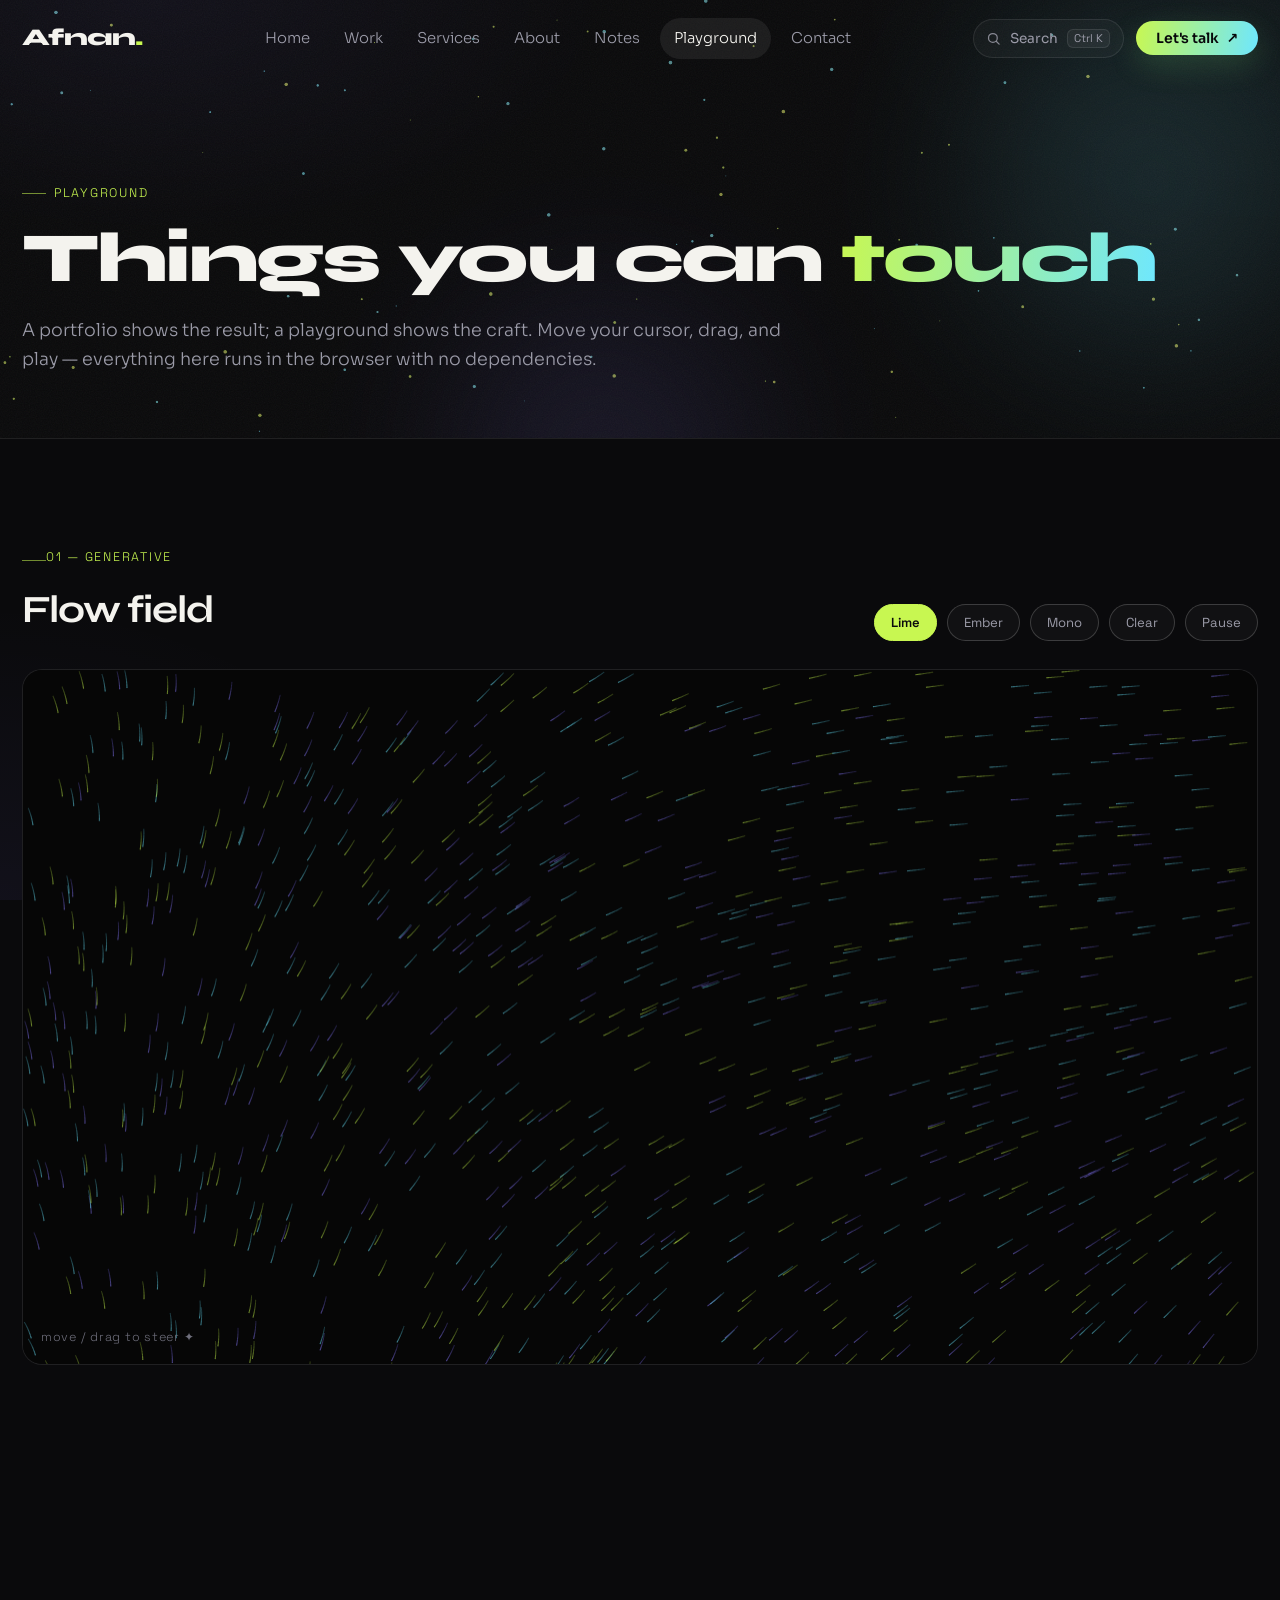
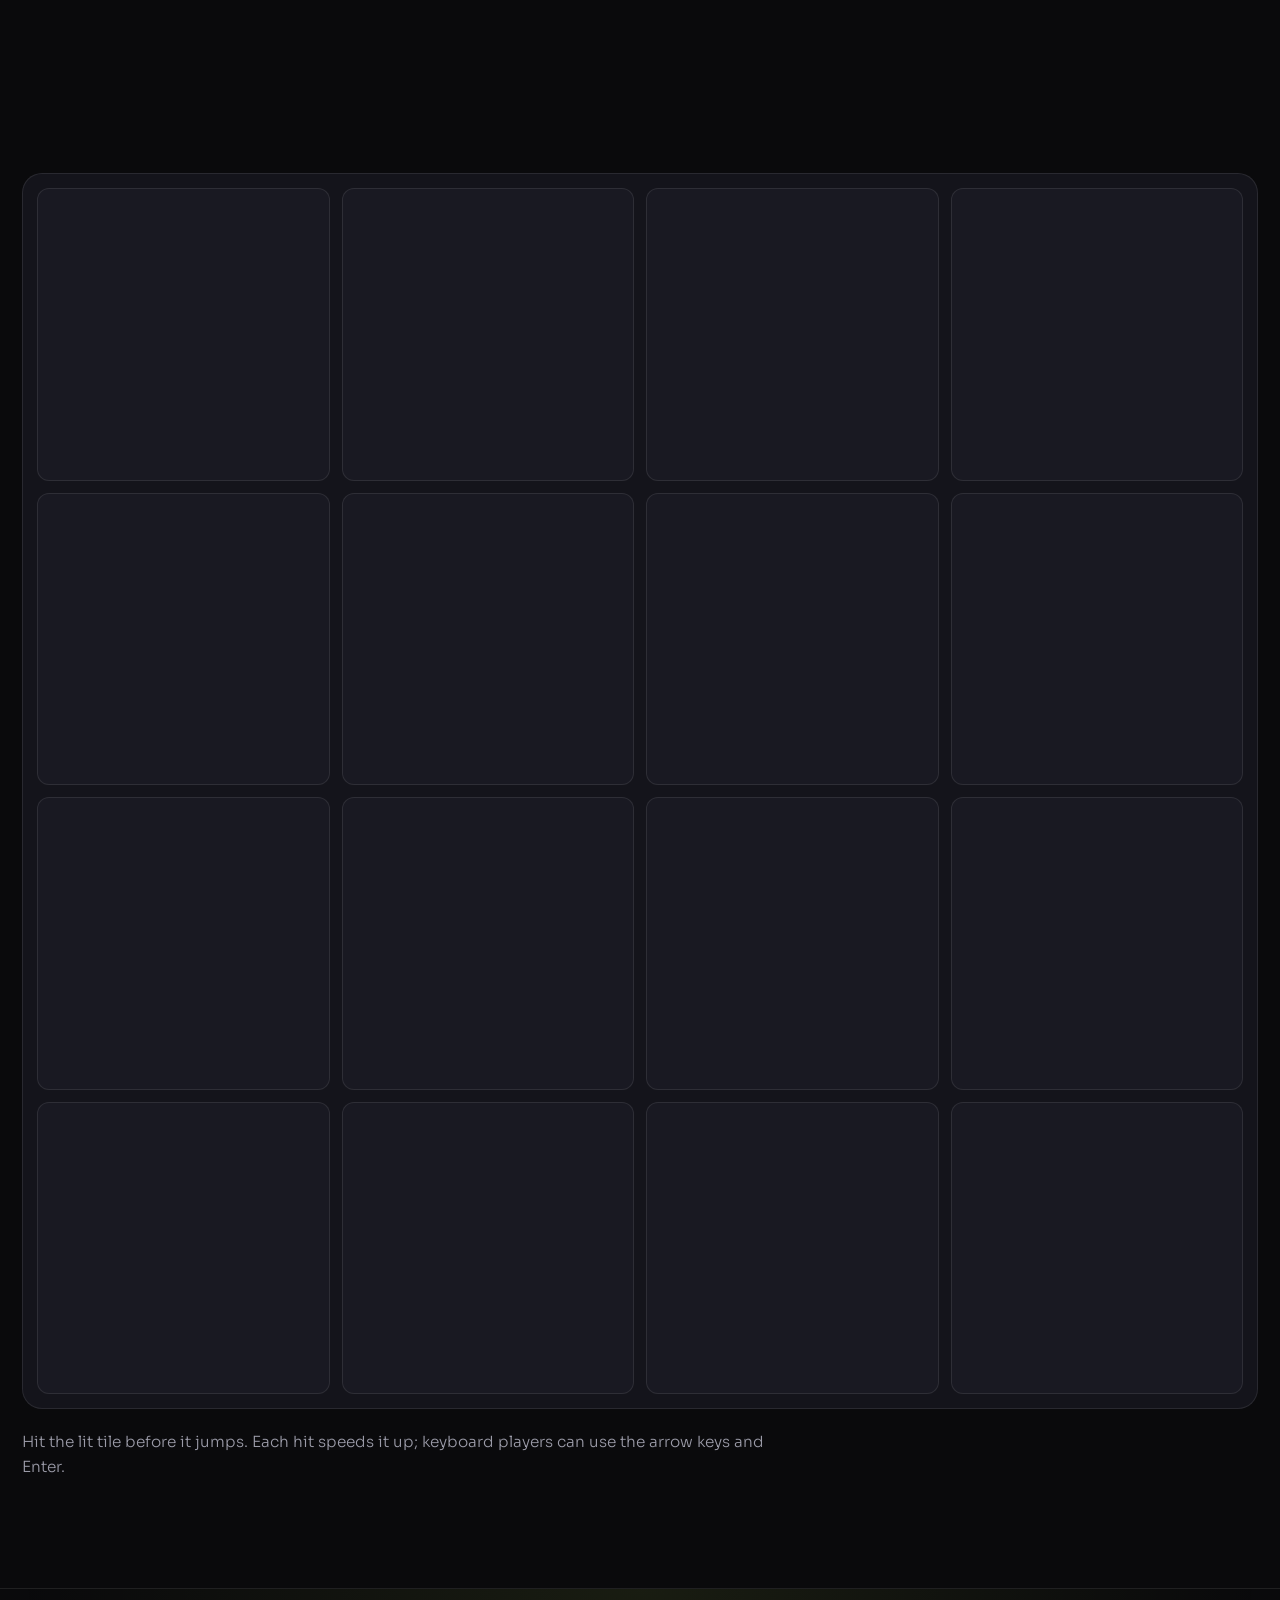
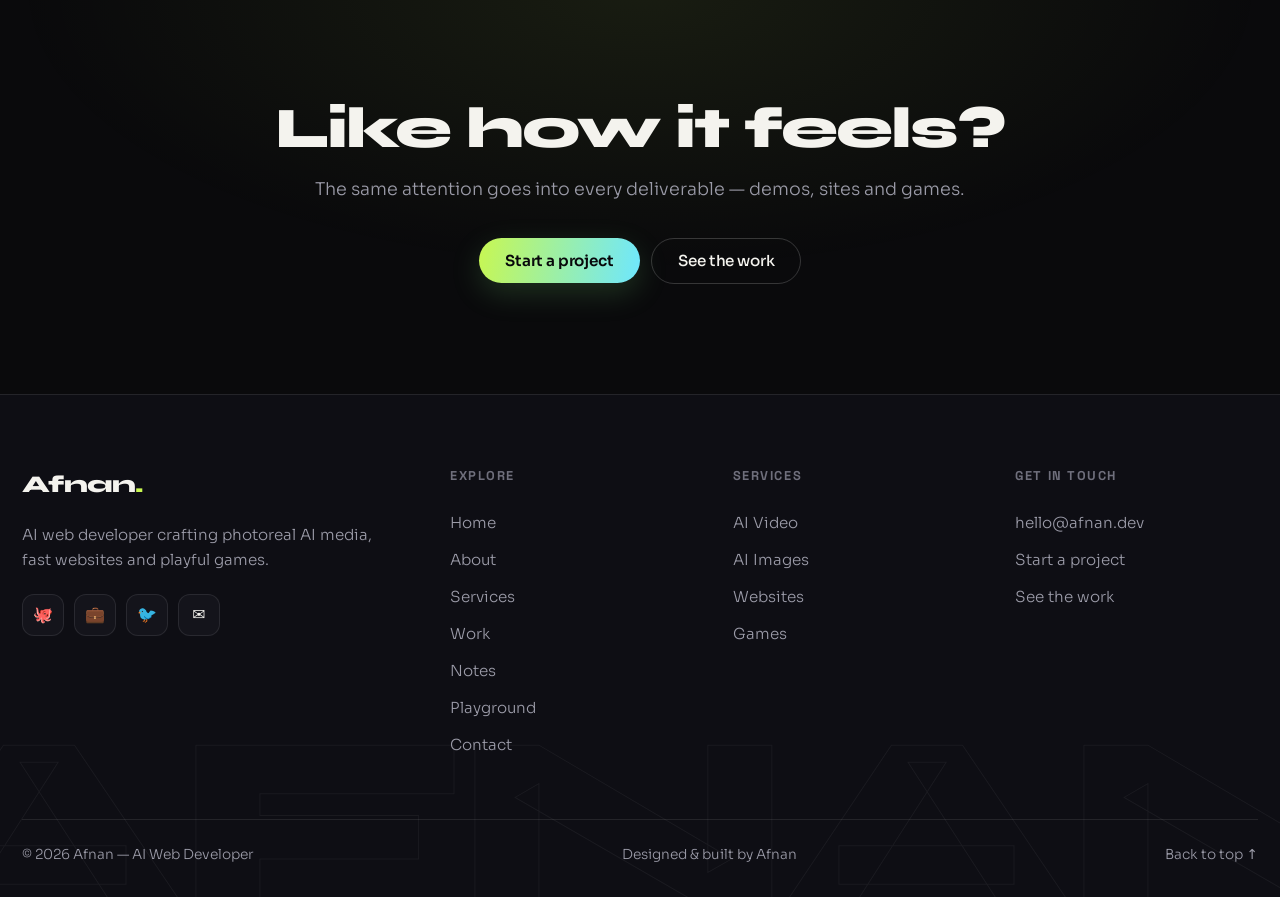
==== playground.html @ 7b9e2674 "Initial commit: Afnan portfolio site" ====
<!DOCTYPE html>
<html lang="en">
<head>
  <meta charset="UTF-8" />
  <meta name="viewport" content="width=device-width, initial-scale=1.0" />
  <meta name="description" content="The Afnan playground — an interactive generative canvas and a browser reflex game. Built to show how the work feels, not just how it looks." />
  <meta name="theme-color" content="#0a0a0c" />
  <link rel="canonical" href="https://afnan.dev/playground.html" />
  <meta property="og:type" content="website" />
  <meta property="og:site_name" content="Afnan" />
  <meta property="og:title" content="Playground — Afnan" />
  <meta property="og:description" content="Interactive generative art and a browser game. Move your cursor and play." />
  <meta property="og:image" content="assets/og.png" />
  <meta property="og:url" content="https://afnan.dev/playground.html" />
  <meta name="twitter:card" content="summary_large_image" />
  <meta name="twitter:title" content="Playground — Afnan" />
  <meta name="twitter:description" content="Interactive generative art and a browser game. Move your cursor and play." />
  <meta name="twitter:image" content="assets/og.png" />
  <title>Playground — Afnan</title>
  <link rel="icon" type="image/svg+xml" href="assets/afnan.svg" />
  <link rel="preconnect" href="https://fonts.googleapis.com" />
  <link rel="preconnect" href="https://fonts.gstatic.com" crossorigin />
  <link href="https://fonts.googleapis.com/css2?family=Syne:wght@600;700;800&family=Sora:wght@300;400;500;600&family=Space+Grotesk:wght@400;500;600&display=swap" rel="stylesheet" />
  <link rel="stylesheet" href="styles.css" />
  <script type="application/ld+json">
  {
    "@context": "https://schema.org",
    "@type": "WebPage",
    "name": "Playground — Afnan",
    "url": "https://afnan.dev/playground.html",
    "description": "An interactive generative canvas and a browser reflex game.",
    "author": { "@type": "Person", "name": "Afnan Rahman", "url": "https://afnan.dev/" },
    "isPartOf": { "@type": "WebSite", "name": "Afnan", "url": "https://afnan.dev/" }
  }
  </script>
</head>
<body>
  <a class="skip-link" href="#main">Skip to content</a>
  <div class="progress" id="progress"></div>
  <div class="cursor-glow" id="cursorGlow" aria-hidden="true"></div>

  <header class="nav" id="nav">
    <div class="wrap nav__inner">
      <a href="index.html" class="brand" aria-label="Afnan — home">Afnan<span class="brand__dot">.</span></a>
      <nav class="nav__links" id="navLinks" aria-label="Primary">
        <a href="index.html" class="nav__link">Home</a>
        <a href="work.html" class="nav__link">Work</a>
        <a href="services.html" class="nav__link">Services</a>
        <a href="about.html" class="nav__link">About</a>
        <a href="notes.html" class="nav__link">Notes</a>
        <a href="playground.html" class="nav__link">Playground</a>
        <a href="contact.html" class="nav__link">Contact</a>
      </nav>
      <div class="nav__end">
        <a href="contact.html" class="btn btn--primary btn--sm nav__cta">Let's talk <span aria-hidden="true">↗</span></a>
        <button class="nav__burger" id="burger" type="button" aria-label="Open menu" aria-expanded="false" aria-controls="navLinks">
          <span></span><span></span>
        </button>
      </div>
    </div>
  </header>

  <main id="main">
    <section class="page-hero">
      <div class="hero__bg" aria-hidden="true">
        <span class="blob blob--2"></span>
        <span class="blob blob--3"></span>
        <span class="grain"></span>
      </div>
      <div class="wrap">
        <span class="eyebrow reveal">Playground</span>
        <h1 class="page-title reveal">Things you can <em class="grad">touch</em></h1>
        <p class="page-lead reveal">A portfolio shows the result; a playground shows the craft. Move your cursor, drag, and play — everything here runs in the browser with no dependencies.</p>
      </div>
    </section>

    <section class="section">
      <div class="wrap play">
        <div class="play__head reveal">
          <div>
            <span class="eyebrow">01 — Generative</span>
            <h2 class="play__title">Flow field</h2>
          </div>
          <div class="play__controls" role="group" aria-label="Flow field controls">
            <button class="pchip is-active" data-palette="lime" type="button">Lime</button>
            <button class="pchip" data-palette="ember" type="button">Ember</button>
            <button class="pchip" data-palette="mono" type="button">Mono</button>
            <button class="pchip" id="fieldClear" type="button">Clear</button>
            <button class="pchip" id="fieldPause" type="button" aria-pressed="false">Pause</button>
          </div>
        </div>
        <div class="play__stage reveal">
          <canvas id="fieldCanvas" aria-label="Interactive generative flow-field canvas. Move the cursor to steer the particles." role="img"></canvas>
          <span class="play__hint" aria-hidden="true">move / drag to steer ✦</span>
        </div>
        <p class="play__caption reveal">A few thousand particles advecting through a drifting noise field, tinted by the brand palette. Everything is drawn on the fly at your display's frame rate.</p>
      </div>
    </section>

    <section class="section">
      <div class="wrap play">
        <div class="play__head reveal">
          <div>
            <span class="eyebrow">02 — Reflex</span>
            <h2 class="play__title">Grid reflex</h2>
          </div>
          <div class="play__controls">
            <span class="play__stat">Score <strong id="gameScore">0</strong></span>
            <span class="play__stat">Best <strong id="gameBest">0</strong></span>
            <span class="play__stat">Time <strong id="gameTime">20</strong></span>
          </div>
        </div>
        <div class="game reveal">
          <div class="game__grid" id="gameGrid" aria-label="Reflex grid. Click the highlighted tile as fast as you can."></div>
          <div class="game__overlay" id="gameOverlay">
            <h3 id="gameHeading">Ready?</h3>
            <p id="gameBlurb">Hit the glowing tile before it moves. You have 20 seconds.</p>
            <button class="btn btn--primary btn--sm" id="gameStart" type="button">Start game</button>
          </div>
        </div>
        <p class="play__caption reveal">Hit the lit tile before it jumps. Each hit speeds it up; keyboard players can use the arrow keys and Enter.</p>
      </div>
    </section>

    <section class="cta-band">
      <div class="wrap">
        <h2 class="reveal">Like how it feels?</h2>
        <p class="reveal">The same attention goes into every deliverable — demos, sites and games.</p>
        <div class="cta-band__actions reveal">
          <a href="contact.html" class="btn btn--primary">Start a project</a>
          <a href="work.html" class="btn btn--ghost">See the work</a>
        </div>
      </div>
    </section>
  </main>

  <footer class="site-footer">
    <div class="wrap">
      <div class="footer__grid">
        <div class="footer__brand">
          <a href="index.html" class="brand">Afnan<span class="brand__dot">.</span></a>
          <p>AI web developer crafting photoreal AI media, fast websites and playful games.</p>
          <div class="footer__social">
            <a href="https://github.com/afnanrahman" target="_blank" rel="noopener" aria-label="GitHub">🐙</a>
            <a href="https://www.linkedin.com/in/afnanrahman" target="_blank" rel="noopener" aria-label="LinkedIn">💼</a>
            <a href="https://x.com/afnanbuilds" target="_blank" rel="noopener" aria-label="X (Twitter)">🐦</a>
            <a href="mailto:hello@afnan.dev" aria-label="Email">✉️</a>
          </div>
        </div>
        <nav class="footer__col" aria-label="Explore">
          <h4>Explore</h4>
          <a href="index.html">Home</a>
          <a href="about.html">About</a>
          <a href="services.html">Services</a>
          <a href="work.html">Work</a>
          <a href="notes.html">Notes</a>
          <a href="playground.html">Playground</a>
          <a href="contact.html">Contact</a>
        </nav>
        <nav class="footer__col" aria-label="Services">
          <h4>Services</h4>
          <a href="services.html">AI Video</a>
          <a href="services.html">AI Images</a>
          <a href="services.html">Websites</a>
          <a href="services.html">Games</a>
        </nav>
        <div class="footer__col">
          <h4>Get in touch</h4>
          <a href="mailto:hello@afnan.dev">hello@afnan.dev</a>
          <a href="contact.html">Start a project</a>
          <a href="work.html">See the work</a>
        </div>
      </div>
      <div class="footer__bar">
        <span>© <span id="year"></span> Afnan — AI Web Developer</span>
        <span class="footer__made">Designed &amp; built by Afnan</span>
        <a href="#top" class="footer__top">Back to top ↑</a>
      </div>
    </div>
  </footer>

  <button class="to-top" id="toTop" type="button" aria-label="Back to top">↑</button>
  <script src="projects.js"></script>
  <script src="script.js"></script>
  <script src="playground.js"></script>
</body>
</html>
---- styles.css ----
/* ============================================================
   Afnan — AI Web Developer
   Design system: dark, editorial, work-forward, one accent.
   ============================================================ */

:root {
  --bg: #0a0a0c;
  --bg-2: #0e0e14;
  --panel: #14141b;
  --panel-2: #191922;
  --line: rgba(255, 255, 255, 0.09);
  --line-strong: rgba(255, 255, 255, 0.18);
  --text: #f4f3ee;
  --muted: #9b9ba8;
  --muted-2: #6f6f7c;
  --accent: #c8f751;
  --accent-2: #6ee7ff;
  --violet: #8b7bff;
  --grad: linear-gradient(100deg, #c8f751 0%, #6ee7ff 100%);
  --radius: 20px;
  --radius-sm: 12px;
  --wrap: 1240px;
  --ease: cubic-bezier(0.22, 1, 0.36, 1);
  --font-display: "Syne", system-ui, sans-serif;
  --font-body: "Sora", system-ui, -apple-system, sans-serif;
  --font-label: "Space Grotesk", ui-monospace, monospace;
}

* { margin: 0; padding: 0; box-sizing: border-box; }

html { scroll-behavior: smooth; -webkit-text-size-adjust: 100%; }

body {
  font-family: var(--font-body);
  background: var(--bg);
  color: var(--text);
  line-height: 1.65;
  font-weight: 300;
  overflow-x: hidden;
  -webkit-font-smoothing: antialiased;
}

img { max-width: 100%; display: block; }
a { color: inherit; text-decoration: none; }
button { font-family: inherit; cursor: pointer; border: none; background: none; color: inherit; }
ul, ol { list-style: none; }

::selection { background: var(--accent); color: #0a0a0c; }

.wrap { width: min(100% - 44px, var(--wrap)); margin-inline: auto; }

.skip-link {
  position: fixed; top: -100px; left: 16px; z-index: 999;
  background: var(--accent); color: #0a0a0c; padding: 10px 18px;
  border-radius: 8px; font-weight: 600; transition: top 0.3s var(--ease);
}
.skip-link:focus { top: 16px; }

:focus-visible { outline: 2px solid var(--accent); outline-offset: 3px; border-radius: 4px; }

/* ---------- Progress bar ---------- */
.progress {
  position: fixed; top: 0; left: 0; height: 2px; width: 0;
  background: var(--grad); z-index: 200;
}

/* ---------- Cursor glow ---------- */
.cursor-glow {
  position: fixed; top: 0; left: 0; width: 420px; height: 420px;
  margin: -210px 0 0 -210px; pointer-events: none; z-index: 1;
  background: radial-gradient(circle, rgba(200, 247, 81, 0.10), transparent 62%);
  opacity: 0; transition: opacity 0.4s; will-change: transform;
}
.cursor-glow.on { opacity: 1; }

/* ---------- Buttons ---------- */
.btn {
  display: inline-flex; align-items: center; gap: 8px;
  padding: 14px 26px; border-radius: 100px; font-weight: 500;
  font-size: 0.95rem; line-height: 1; letter-spacing: -0.01em;
  transition: transform 0.3s var(--ease), box-shadow 0.3s var(--ease),
    background 0.3s var(--ease), border-color 0.3s var(--ease), color 0.3s;
  white-space: nowrap;
}
.btn--primary { background: var(--accent); color: #0a0a0c; font-weight: 600; }
.btn--primary:hover { transform: translateY(-2px); box-shadow: 0 14px 40px rgba(200, 247, 81, 0.35); }
.btn--ghost { border: 1px solid var(--line-strong); color: var(--text); }
.btn--ghost:hover { background: rgba(255, 255, 255, 0.06); transform: translateY(-2px); border-color: var(--text); }
.btn--sm { padding: 10px 20px; font-size: 0.88rem; }
.btn--full { width: 100%; justify-content: center; }

/* ---------- Brand ---------- */
.brand {
  font-family: var(--font-display); font-weight: 800; font-size: 1.5rem;
  letter-spacing: -0.03em; color: var(--text);
}
.brand__dot { color: var(--accent); }

/* ---------- Navigation ---------- */
.nav {
  position: fixed; top: 0; left: 0; right: 0; z-index: 100;
  padding: 18px 0; transition: padding 0.4s var(--ease), background 0.4s, border-color 0.4s;
  border-bottom: 1px solid transparent;
}
.nav.scrolled {
  padding: 12px 0; background: rgba(10, 10, 12, 0.72);
  backdrop-filter: blur(18px) saturate(140%); border-bottom-color: var(--line);
}
.nav__inner { display: flex; align-items: center; justify-content: space-between; gap: 20px; }
.nav__links { display: flex; align-items: center; gap: 6px; }
.nav__link {
  position: relative; padding: 8px 14px; font-size: 0.93rem; color: var(--muted);
  border-radius: 100px; transition: color 0.25s, background 0.25s;
}
.nav__link:hover { color: var(--text); }
.nav__link.active { color: var(--text); }
.nav__link.active::after {
  content: ""; position: absolute; left: 50%; bottom: 0; transform: translateX(-50%);
  width: 5px; height: 5px; border-radius: 50%; background: var(--accent);
}
.nav__end { display: flex; align-items: center; gap: 12px; }
.nav__burger {
  display: none; flex-direction: column; gap: 6px; padding: 10px; z-index: 110;
}
.nav__burger span {
  width: 24px; height: 2px; background: var(--text); border-radius: 2px;
  transition: transform 0.3s var(--ease), opacity 0.3s;
}
.nav__burger.open span:first-child { transform: translateY(4px) rotate(45deg); }
.nav__burger.open span:last-child { transform: translateY(-4px) rotate(-45deg); }

/* ---------- Hero background ---------- */
.hero__bg { position: absolute; inset: 0; overflow: hidden; z-index: 0; }
.blob {
  position: absolute; border-radius: 50%; filter: blur(90px); opacity: 0.5;
  will-change: transform;
}
.blob--1 {
  width: 46vw; height: 46vw; top: -14vw; left: -8vw;
  background: radial-gradient(circle, rgba(200, 247, 81, 0.5), transparent 68%);
  animation: drift1 22s ease-in-out infinite;
}
.blob--2 {
  width: 40vw; height: 40vw; top: -6vw; right: -10vw;
  background: radial-gradient(circle, rgba(110, 231, 255, 0.42), transparent 68%);
  animation: drift2 26s ease-in-out infinite;
}
.blob--3 {
  width: 34vw; height: 34vw; bottom: -18vw; left: 30vw;
  background: radial-gradient(circle, rgba(139, 123, 255, 0.4), transparent 68%);
  animation: drift1 30s ease-in-out infinite reverse;
}
@keyframes drift1 { 50% { transform: translate(6vw, 5vw) scale(1.12); } }
@keyframes drift2 { 50% { transform: translate(-7vw, 4vw) scale(1.15); } }

.grain {
  position: absolute; inset: -50%; opacity: 0.05; pointer-events: none;
  background-image: url("data:image/svg+xml,%3Csvg xmlns='http://www.w3.org/2000/svg' width='140' height='140'%3E%3Cfilter id='n'%3E%3CfeTurbulence type='fractalNoise' baseFrequency='0.85' numOctaves='3'/%3E%3C/filter%3E%3Crect width='100%25' height='100%25' filter='url(%23n)'/%3E%3C/svg%3E");
}
.hero__grid-lines {
  position: absolute; inset: 0; opacity: 0.5;
  background-image:
    linear-gradient(rgba(255, 255, 255, 0.03) 1px, transparent 1px),
    linear-gradient(90deg, rgba(255, 255, 255, 0.03) 1px, transparent 1px);
  background-size: 64px 64px;
  mask-image: radial-gradient(ellipse 80% 70% at 50% 30%, #000 20%, transparent 78%);
  -webkit-mask-image: radial-gradient(ellipse 80% 70% at 50% 30%, #000 20%, transparent 78%);
}

/* ---------- Hero ---------- */
.hero {
  position: relative; padding: 168px 0 90px;
  min-height: 100svh; display: flex; flex-direction: column; justify-content: center;
}
.hero__inner {
  position: relative; z-index: 2;
  display: grid; grid-template-columns: 1.15fr 0.85fr; gap: 60px; align-items: center;
}
.eyebrow, .pill {
  display: inline-flex; align-items: center; gap: 8px;
  font-family: var(--font-label); font-size: 0.78rem; letter-spacing: 0.14em;
  text-transform: uppercase; color: var(--muted);
}
.pill {
  padding: 8px 16px; border: 1px solid var(--line-strong); border-radius: 100px;
  color: var(--text); background: rgba(255, 255, 255, 0.03); text-transform: none;
  letter-spacing: 0.02em; font-size: 0.82rem;
}
.pill__dot {
  width: 7px; height: 7px; border-radius: 50%; background: var(--accent);
  box-shadow: 0 0 0 0 rgba(200, 247, 81, 0.6); animation: pulse 2s infinite;
}
@keyframes pulse {
  70% { box-shadow: 0 0 0 9px rgba(200, 247, 81, 0); }
  100% { box-shadow: 0 0 0 0 rgba(200, 247, 81, 0); }
}

.hero__title {
  font-family: var(--font-display); font-weight: 800;
  font-size: clamp(2.4rem, 6.4vw, 5rem); line-height: 1.02;
  letter-spacing: -0.035em; margin: 26px 0;
}
.hero__title .line { display: block; }
.hero__title .word { color: var(--accent); }
.hero__title em.grad, .grad {
  font-style: normal; font-weight: inherit;
  background: var(--grad); -webkit-background-clip: text; background-clip: text;
  -webkit-text-fill-color: transparent; color: transparent;
}
.caret {
  display: inline-block; width: 3px; height: 0.85em; margin-left: 6px;
  background: var(--accent); vertical-align: -0.06em; animation: blink 1s steps(1) infinite;
}
@keyframes blink { 50% { opacity: 0; } }

.hero__lead { color: var(--muted); font-size: 1.08rem; max-width: 54ch; margin-bottom: 34px; }
.hero__actions { display: flex; flex-wrap: wrap; gap: 12px; margin-bottom: 44px; }
.hero__meta { display: flex; flex-wrap: wrap; gap: 40px; }
.hero__meta li { display: flex; flex-direction: column; }
.hero__meta strong {
  font-family: var(--font-display); font-weight: 700; font-size: 1.85rem;
  letter-spacing: -0.02em; line-height: 1.1;
}
.hero__meta span { font-size: 0.82rem; color: var(--muted); }

/* Status card visual */
.hero__visual { position: relative; }
.status-card {
  position: relative; border-radius: 24px; overflow: hidden;
  background: var(--panel); border: 1px solid var(--line);
  box-shadow: 0 40px 90px rgba(0, 0, 0, 0.6);
  transition: transform 0.5s var(--ease);
  transform-style: preserve-3d;
}
.status-card::before {
  content: ""; position: absolute; inset: 0; z-index: 3; pointer-events: none; border-radius: 24px;
  background: linear-gradient(140deg, rgba(200, 247, 81, 0.12), transparent 45%);
}
.status-card__bar {
  display: flex; align-items: center; gap: 12px; padding: 14px 18px;
  border-bottom: 1px solid var(--line); position: relative; z-index: 4;
}
.status-card__dots { display: flex; gap: 6px; }
.status-card__dots i { width: 10px; height: 10px; border-radius: 50%; background: var(--line-strong); }
.status-card__dots i:first-child { background: #ff6159; }
.status-card__dots i:nth-child(2) { background: #ffbd2e; }
.status-card__dots i:nth-child(3) { background: var(--accent); }
.status-card__url { font-family: var(--font-label); font-size: 0.8rem; color: var(--muted); }
.status-card__img { aspect-ratio: 4/4.4; overflow: hidden; position: relative; }
.status-card__img img { width: 100%; height: 100%; object-fit: cover; transition: transform 0.8s var(--ease); }
.status-card:hover .status-card__img img { transform: scale(1.06); }
.status-card__body { padding: 20px; position: relative; z-index: 4; }
.status-card__row { display: flex; align-items: center; gap: 12px; }
.status-card__avatar {
  width: 42px; height: 42px; border-radius: 12px; display: grid; place-items: center;
  background: var(--grad); color: #0a0a0c; font-weight: 700; font-family: var(--font-display);
}
.status-card__row strong { display: block; font-size: 0.98rem; }
.status-card__row span { font-size: 0.8rem; color: var(--muted); }
.status-card__live {
  margin-left: auto; display: inline-flex; align-items: center; gap: 6px;
  font-size: 0.76rem; color: var(--accent); font-family: var(--font-label);
}
.status-card__live i { width: 7px; height: 7px; border-radius: 50%; background: var(--accent); animation: pulse 2s infinite; }
.status-card__meter { margin-top: 16px; height: 5px; border-radius: 100px; background: rgba(255, 255, 255, 0.08); overflow: hidden; }
.status-card__meter span { display: block; height: 100%; width: var(--v, 60%); background: var(--grad); border-radius: 100px; }

.chip {
  position: absolute; z-index: 6; padding: 10px 16px; border-radius: 100px;
  font-size: 0.82rem; font-weight: 500; white-space: nowrap;
  animation: floaty 6s ease-in-out infinite;
}
.glass {
  background: rgba(20, 20, 27, 0.72); border: 1px solid var(--line-strong);
  backdrop-filter: blur(14px);
}
.chip--1 { top: 12%; left: -8%; animation-delay: -1s; }
.chip--2 { bottom: 20%; right: -10%; animation-delay: -3s; }
.chip--3 { bottom: 2%; left: -4%; animation-delay: -2s; }
@keyframes floaty { 50% { transform: translateY(-14px); } }

.scroll-cue {
  position: absolute; bottom: 28px; left: 50%; transform: translateX(-50%);
  width: 26px; height: 42px; border: 1px solid var(--line-strong); border-radius: 100px;
  display: grid; place-items: start center; padding-top: 8px; z-index: 2;
}
.scroll-cue span {
  width: 4px; height: 8px; border-radius: 4px; background: var(--accent);
  animation: cue 1.8s var(--ease) infinite;
}
@keyframes cue { 0% { transform: translateY(0); opacity: 0; } 40% { opacity: 1; } 100% { transform: translateY(16px); opacity: 0; } }

/* ---------- Marquee ---------- */
.marquee {
  position: relative; z-index: 2; overflow: hidden; padding: 26px 0;
  border-top: 1px solid var(--line); border-bottom: 1px solid var(--line);
  background: var(--bg);
}
.marquee__track { display: flex; width: max-content; animation: scroll 34s linear infinite; }
.marquee__group { display: flex; align-items: center; }
.marquee__group span {
  font-family: var(--font-display); font-weight: 600; font-size: 1.35rem;
  padding: 0 26px; color: var(--text); letter-spacing: -0.01em; white-space: nowrap;
}
.marquee__group i { color: var(--accent); font-style: normal; font-size: 0.9rem; }
@keyframes scroll { to { transform: translateX(-50%); } }
.marquee:hover .marquee__track { animation-play-state: paused; }

/* ---------- Sections ---------- */
.section { position: relative; padding: 108px 0; z-index: 2; }
.section__head { margin-bottom: 56px; }
.section__head--split {
  display: flex; align-items: flex-end; justify-content: space-between; gap: 24px; flex-wrap: wrap;
}
.section__title {
  font-family: var(--font-display); font-weight: 700;
  font-size: clamp(1.9rem, 4.4vw, 3.2rem); line-height: 1.05;
  letter-spacing: -0.03em; margin-top: 14px;
}
.section__head .eyebrow { color: var(--accent); }

/* ---------- Page hero (inner pages) ---------- */
.page-hero {
  position: relative; padding: 176px 0 64px; overflow: hidden;
  border-bottom: 1px solid var(--line);
}
.page-hero .wrap { position: relative; z-index: 2; }
.page-hero .eyebrow { color: var(--accent); }
.page-title {
  font-family: var(--font-display); font-weight: 800;
  font-size: clamp(2.2rem, 6vw, 4.4rem); line-height: 1.03;
  letter-spacing: -0.035em; margin: 18px 0 22px;
}
.page-lead { color: var(--muted); font-size: 1.1rem; max-width: 60ch; }

/* ---------- Bento ---------- */
.bento { display: grid; grid-template-columns: repeat(3, 1fr); gap: 18px; }
.bento__item {
  position: relative; padding: 32px; border-radius: var(--radius);
  background: var(--panel); border: 1px solid var(--line); overflow: hidden;
  display: flex; flex-direction: column; min-height: 230px;
  transition: border-color 0.35s, transform 0.35s var(--ease), background 0.35s;
}
.bento__item--wide { grid-column: span 2; }
.bento__item::after {
  content: ""; position: absolute; inset: 0; opacity: 0; transition: opacity 0.4s;
  background: radial-gradient(circle at 80% 0%, rgba(200, 247, 81, 0.10), transparent 55%);
}
.bento__item:hover { border-color: var(--line-strong); transform: translateY(-4px); }
.bento__item:hover::after { opacity: 1; }
.bento__num { font-family: var(--font-label); font-size: 0.85rem; color: var(--accent); }
.bento__item h3 {
  font-family: var(--font-display); font-weight: 700; font-size: 1.55rem;
  letter-spacing: -0.02em; margin: 18px 0 10px;
}
.bento__item p { color: var(--muted); font-size: 0.98rem; max-width: 46ch; }
.bento__link {
  margin-top: auto; padding-top: 20px; font-size: 0.9rem; color: var(--text);
  display: inline-flex; align-items: center; gap: 8px; font-weight: 500;
}
.bento__link span { transition: transform 0.3s var(--ease); }
.bento__item:hover .bento__link span { transform: translateX(6px); }

/* ---------- Work grid (home) ---------- */
.work-grid { display: grid; grid-template-columns: repeat(3, 1fr); gap: 18px; }
.work-card {
  position: relative; border-radius: var(--radius); overflow: hidden;
  min-height: 300px; border: 1px solid var(--line); display: block;
  transition: transform 0.5s var(--ease), border-color 0.4s;
}
.work-card--tall { grid-row: span 2; }
.work-card--wide { grid-column: span 2; }
.work-card img { width: 100%; height: 100%; object-fit: cover; transition: transform 0.9s var(--ease); }
.work-card:hover img { transform: scale(1.07); }
.work-card__tag {
  position: absolute; top: 16px; left: 16px; z-index: 3; padding: 6px 14px;
  border-radius: 100px; font-size: 0.76rem; font-family: var(--font-label);
  background: rgba(10, 10, 12, 0.7); border: 1px solid var(--line-strong);
  backdrop-filter: blur(8px);
}
.work-card__overlay {
  position: absolute; inset: 0; z-index: 2; display: flex; flex-direction: column;
  justify-content: flex-end; padding: 24px;
  background: linear-gradient(to top, rgba(6, 6, 9, 0.94) 0%, rgba(6, 6, 9, 0.4) 45%, transparent 72%);
}
.work-card__overlay h3 {
  font-family: var(--font-display); font-weight: 700; font-size: 1.25rem;
  letter-spacing: -0.02em; transform: translateY(6px); transition: transform 0.4s var(--ease);
}
.work-card__overlay span { font-size: 0.82rem; color: var(--muted); }
.work-card:hover .work-card__overlay h3 { transform: translateY(0); }
.work-card:hover { border-color: var(--line-strong); }

/* ---------- Steps ---------- */
.steps { display: grid; grid-template-columns: repeat(4, 1fr); gap: 20px; }
.step {
  padding: 30px 26px; border-radius: var(--radius);
  background: var(--panel); border: 1px solid var(--line);
  transition: transform 0.35s var(--ease), border-color 0.35s;
}
.step:hover { transform: translateY(-4px); border-color: var(--line-strong); }
.step__num {
  font-family: var(--font-display); font-weight: 700; font-size: 2.2rem;
  color: transparent; -webkit-text-stroke: 1px var(--muted-2); line-height: 1;
}
.step h3 { font-family: var(--font-display); font-weight: 700; font-size: 1.2rem; margin: 16px 0 8px; letter-spacing: -0.01em; }
.step p { color: var(--muted); font-size: 0.94rem; }

/* ---------- Quotes ---------- */
.quotes { display: grid; grid-template-columns: repeat(3, 1fr); gap: 20px; }
.quote {
  padding: 32px 28px; border-radius: var(--radius);
  background: var(--panel); border: 1px solid var(--line);
  display: flex; flex-direction: column; gap: 18px;
  transition: transform 0.35s var(--ease), border-color 0.35s;
}
.quote:hover { transform: translateY(-4px); border-color: var(--line-strong); }
.quote__stars { color: var(--accent); letter-spacing: 3px; font-size: 0.95rem; }
.quote blockquote { font-size: 1.05rem; color: var(--text); line-height: 1.6; }
.quote figcaption { display: flex; align-items: center; gap: 12px; margin-top: auto; }
.quote__av {
  width: 42px; height: 42px; border-radius: 50%; display: grid; place-items: center;
  background: var(--panel-2); border: 1px solid var(--line-strong);
  font-family: var(--font-display); font-weight: 700; font-size: 0.9rem;
}
.quote figcaption strong { display: block; font-size: 0.95rem; }
.quote figcaption small { color: var(--muted); font-size: 0.82rem; }

/* ---------- CTA band ---------- */
.cta-band {
  position: relative; z-index: 2; text-align: center;
  padding: 110px 0; margin: 0 auto;
  background: radial-gradient(ellipse 70% 100% at 50% 0%, rgba(200, 247, 81, 0.08), transparent 70%);
  border-top: 1px solid var(--line);
}
.cta-band h2 {
  font-family: var(--font-display); font-weight: 800;
  font-size: clamp(2rem, 5vw, 3.6rem); letter-spacing: -0.035em; line-height: 1.05;
}
.cta-band p { color: var(--muted); font-size: 1.1rem; margin: 16px 0 34px; }
.cta-band__actions { display: flex; gap: 12px; justify-content: center; flex-wrap: wrap; }

/* ---------- About ---------- */
.about { display: grid; grid-template-columns: 0.85fr 1.15fr; gap: 60px; align-items: center; }
.about__media {
  border-radius: var(--radius); overflow: hidden; aspect-ratio: 4/5;
  border: 1px solid var(--line); box-shadow: 0 30px 70px rgba(0, 0, 0, 0.55);
}
.about__media img { width: 100%; height: 100%; object-fit: cover; }
.about__body p { color: var(--muted); margin-bottom: 18px; font-size: 1.03rem; }
.skillbars { margin-top: 34px; display: grid; gap: 20px; }
.skillbar span { display: block; font-size: 0.9rem; margin-bottom: 9px; }
.skillbar i {
  display: block; height: 7px; border-radius: 100px;
  background: rgba(255, 255, 255, 0.08); position: relative; overflow: hidden;
}
.skillbar i::after {
  content: ""; position: absolute; inset: 0; width: var(--w, 50%); border-radius: 100px;
  background: var(--grad); transform: scaleX(0); transform-origin: left;
  transition: transform 1.3s var(--ease);
}
.reveal.in .skillbar i::after, .in .skillbar i::after { transform: scaleX(1); }

/* ---------- Tags ---------- */
.tags { display: flex; flex-wrap: wrap; gap: 12px; }
.tag {
  padding: 11px 20px; border-radius: 100px; border: 1px solid var(--line);
  background: var(--panel); font-size: 0.92rem; color: var(--muted);
  transition: border-color 0.3s, color 0.3s, transform 0.3s var(--ease);
}
.tag:hover { border-color: var(--accent); color: var(--text); transform: translateY(-3px); }

/* ---------- Timeline ---------- */
.timeline { border-left: 1px solid var(--line); padding-left: 0; }
.timeline__item {
  display: grid; grid-template-columns: 200px 1fr; gap: 32px;
  padding: 30px 0 30px 34px; position: relative; border-bottom: 1px solid var(--line);
}
.timeline__item::before {
  content: ""; position: absolute; left: -5px; top: 38px; width: 9px; height: 9px;
  border-radius: 50%; background: var(--accent);
}
.timeline__year { font-family: var(--font-label); font-size: 0.9rem; color: var(--accent); }
.timeline__body h3 { font-family: var(--font-display); font-weight: 700; font-size: 1.3rem; margin-bottom: 8px; letter-spacing: -0.01em; }
.timeline__body p { color: var(--muted); }

/* ---------- Services ---------- */
.services { display: grid; grid-template-columns: repeat(2, 1fr); gap: 22px; }
.service {
  border-radius: var(--radius); overflow: hidden; background: var(--panel);
  border: 1px solid var(--line); transition: transform 0.4s var(--ease), border-color 0.4s;
}
.service:hover { transform: translateY(-5px); border-color: var(--line-strong); }
.service__img { aspect-ratio: 16/9; overflow: hidden; }
.service__img img { width: 100%; height: 100%; object-fit: cover; transition: transform 0.8s var(--ease); }
.service:hover .service__img img { transform: scale(1.06); }
.service__body { padding: 28px; }
.service__num { font-family: var(--font-label); font-size: 0.85rem; color: var(--accent); }
.service__body h3 { font-family: var(--font-display); font-weight: 700; font-size: 1.5rem; margin: 10px 0 10px; letter-spacing: -0.02em; }
.service__body p { color: var(--muted); margin-bottom: 18px; }
.service__list { display: grid; gap: 9px; }
.service__list li { position: relative; padding-left: 20px; color: var(--muted); font-size: 0.93rem; }
.service__list li::before { content: "→"; position: absolute; left: 0; color: var(--accent); }

/* ---------- FAQ ---------- */
.faq { display: grid; gap: 12px; max-width: 860px; }
.faq__item { border: 1px solid var(--line); border-radius: var(--radius-sm); background: var(--panel); overflow: hidden; }
.faq__item summary {
  cursor: pointer; padding: 22px 24px; font-family: var(--font-display); font-weight: 600;
  font-size: 1.08rem; list-style: none; display: flex; justify-content: space-between; gap: 16px; align-items: center;
}
.faq__item summary::-webkit-details-marker { display: none; }
.faq__item summary::after { content: "+"; color: var(--accent); font-size: 1.4rem; transition: transform 0.3s var(--ease); }
.faq__item[open] summary::after { transform: rotate(45deg); }
.faq__item p { padding: 0 24px 24px; color: var(--muted); }

/* ---------- Filters + grid (work) ---------- */
.filters { display: flex; flex-wrap: wrap; gap: 10px; margin-bottom: 34px; }
.filter {
  padding: 10px 22px; border-radius: 100px; border: 1px solid var(--line);
  color: var(--muted); font-size: 0.9rem; transition: all 0.3s var(--ease);
}
.filter:hover { color: var(--text); border-color: var(--line-strong); }
.filter.is-active { background: var(--accent); color: #0a0a0c; border-color: var(--accent); font-weight: 600; }

.grid { display: grid; grid-template-columns: repeat(3, 1fr); gap: 18px; }
.card {
  position: relative; display: block; border-radius: var(--radius); overflow: hidden; cursor: pointer;
  border: 1px solid var(--line); aspect-ratio: 1; transition: transform 0.4s var(--ease), opacity 0.4s, border-color 0.3s;
}
.card:hover { border-color: var(--line-strong); }
.card.is-hidden { display: none; }
.card img { width: 100%; height: 100%; object-fit: cover; transition: transform 0.8s var(--ease); }
.card:hover img { transform: scale(1.07); }
.card__info {
  position: absolute; inset: 0; padding: 22px; display: flex; flex-direction: column;
  justify-content: flex-end; z-index: 2;
  background: linear-gradient(to top, rgba(6, 6, 9, 0.94) 0%, rgba(6, 6, 9, 0.35) 45%, transparent 72%);
}
.card__cat { font-family: var(--font-label); font-size: 0.76rem; color: var(--accent); margin-bottom: 6px; }
.card__info h3 { font-family: var(--font-display); font-weight: 700; font-size: 1.1rem; letter-spacing: -0.01em; }

/* ---------- Lightbox ---------- */
.lightbox {
  position: fixed; inset: 0; z-index: 300; display: grid; place-items: center;
  padding: 5vh 5vw; background: rgba(6, 6, 9, 0.9); backdrop-filter: blur(12px);
  opacity: 0; visibility: hidden; transition: opacity 0.35s, visibility 0.35s;
}
.lightbox.open { opacity: 1; visibility: visible; }
.lightbox__stage { max-width: 90vw; max-height: 82vh; }
.lightbox__stage img, .lightbox__stage video {
  max-width: 90vw; max-height: 82vh; border-radius: 14px;
  border: 1px solid var(--line-strong); box-shadow: 0 40px 100px rgba(0, 0, 0, 0.7);
}
.lightbox__caption {
  margin-top: 20px; text-align: center; font-family: var(--font-label);
  font-size: 0.88rem; color: var(--muted);
}
.lightbox__close, .lightbox__nav {
  position: absolute; z-index: 2; width: 46px; height: 46px; border-radius: 50%;
  display: grid; place-items: center; font-size: 1.5rem; line-height: 1;
  background: rgba(255, 255, 255, 0.06); border: 1px solid var(--line-strong); color: var(--text);
  transition: background 0.3s, transform 0.3s;
}
.lightbox__close { top: 24px; right: 24px; }
.lightbox__nav { top: 50%; transform: translateY(-50%); }
.lightbox__prev { left: 20px; }
.lightbox__next { right: 20px; }
.lightbox__close:hover, .lightbox__nav:hover { background: var(--accent); color: #0a0a0c; }
.lightbox__nav:hover { transform: translateY(-50%) scale(1.08); }

/* ---------- Contact ---------- */
.contact { display: grid; grid-template-columns: 1fr 1fr; gap: 64px; align-items: start; }
.contact__title { font-family: var(--font-display); font-weight: 700; font-size: 2rem; letter-spacing: -0.03em; line-height: 1.1; margin-bottom: 18px; }
.contact__info p { color: var(--muted); margin-bottom: 30px; }
.contact__list { display: grid; gap: 14px; }
.contact__list li { display: flex; align-items: center; gap: 12px; color: var(--muted); }
.contact__list a:hover { color: var(--accent); }
.contact__meta { margin-top: 32px; }
.contact__badge {
  display: inline-flex; align-items: center; gap: 8px; padding: 9px 16px;
  border: 1px solid var(--line-strong); border-radius: 100px; font-size: 0.85rem;
}
.contact__badge i { width: 7px; height: 7px; border-radius: 50%; background: var(--accent); animation: pulse 2s infinite; }

.contact__form { display: grid; gap: 20px; }
.field { position: relative; }
.field input, .field textarea {
  width: 100%; background: var(--panel); border: 1px solid var(--line); border-radius: var(--radius-sm);
  padding: 20px 18px 10px; color: var(--text); font-family: inherit; font-size: 1rem;
  transition: border-color 0.3s, background 0.3s; resize: vertical;
}
.field input:focus, .field textarea:focus { outline: none; border-color: var(--accent); }
.field label {
  position: absolute; left: 18px; top: 16px; color: var(--muted); font-size: 1rem;
  pointer-events: none; transition: all 0.25s var(--ease);
}
.field input:focus + label, .field input:not(:placeholder-shown) + label,
.field textarea:focus + label, .field textarea:not(:placeholder-shown) + label {
  top: 7px; font-size: 0.72rem; color: var(--accent); letter-spacing: 0.04em;
}
.form-note { font-size: 0.92rem; min-height: 1.2em; }
.form-note.error { color: #ff8fae; }
.form-note.ok { color: var(--accent); }

/* ---------- Footer ---------- */
.site-footer {
  position: relative; z-index: 2; border-top: 1px solid var(--line);
  background: var(--bg-2); padding: 70px 0 30px; margin-top: 0;
}
.footer__grid { display: grid; grid-template-columns: 1.6fr 1fr 1fr 1fr; gap: 40px; }
.footer__brand p { color: var(--muted); font-size: 0.95rem; margin: 18px 0 22px; max-width: 34ch; }
.footer__social { display: flex; gap: 10px; }
.footer__social a {
  width: 42px; height: 42px; border-radius: 12px; display: grid; place-items: center;
  background: var(--panel); border: 1px solid var(--line); transition: transform 0.3s var(--ease), border-color 0.3s;
}
.footer__social a:hover { transform: translateY(-3px); border-color: var(--accent); }
.footer__col h4 { font-family: var(--font-label); font-size: 0.8rem; text-transform: uppercase; letter-spacing: 0.12em; color: var(--muted-2); margin-bottom: 18px; }
.footer__col a { display: block; color: var(--muted); padding: 6px 0; font-size: 0.95rem; transition: color 0.25s; }
.footer__col a:hover { color: var(--accent); }
.footer__bar {
  display: flex; align-items: center; justify-content: space-between; gap: 16px; flex-wrap: wrap;
  margin-top: 56px; padding-top: 24px; border-top: 1px solid var(--line);
  color: var(--muted); font-size: 0.86rem;
}
.footer__top:hover { color: var(--accent); }

/* ---------- To top ---------- */
.to-top {
  position: fixed; right: 24px; bottom: 24px; z-index: 90; width: 48px; height: 48px;
  border-radius: 50%; background: var(--panel); border: 1px solid var(--line-strong);
  backdrop-filter: blur(10px); font-size: 1.1rem;
  opacity: 0; visibility: hidden; transform: translateY(12px);
  transition: opacity 0.35s, visibility 0.35s, transform 0.35s var(--ease), background 0.3s;
}
.to-top.show { opacity: 1; visibility: visible; transform: translateY(0); }
.to-top:hover { background: var(--accent); color: #0a0a0c; transform: translateY(-3px); }

/* ---------- Reveal ---------- */
.reveal { opacity: 0; transform: translateY(26px); transition: opacity 0.8s var(--ease), transform 0.8s var(--ease); }
.reveal.in { opacity: 1; transform: none; }

/* ---------- Responsive ---------- */
@media (max-width: 1000px) {
  .hero__inner { grid-template-columns: 1fr; gap: 54px; }
  .hero { padding-top: 140px; }
  .hero__visual { max-width: 440px; }
  .chip--1 { left: 0; } .chip--2 { right: 0; } .chip--3 { left: 0; }
  .work-grid { grid-template-columns: repeat(2, 1fr); }
  .work-card--wide { grid-column: span 2; }
  .steps { grid-template-columns: repeat(2, 1fr); }
  .quotes { grid-template-columns: 1fr; }
  .grid { grid-template-columns: repeat(2, 1fr); }
  .footer__grid { grid-template-columns: 1fr 1fr; }
}

@media (max-width: 1080px) {
  .nav__links {
    position: fixed; inset: 0 0 0 auto; width: min(78vw, 340px);
    flex-direction: column; align-items: flex-start; justify-content: center; gap: 10px;
    padding: 40px; background: rgba(12, 12, 16, 0.97); backdrop-filter: blur(20px);
    transform: translateX(100%); transition: transform 0.45s var(--ease);
    border-left: 1px solid var(--line);
  }
  .nav__links.open { transform: translateX(0); }
  .nav__link { font-size: 1.3rem; padding: 10px 0; color: var(--text); }
  .nav__link.active::after { display: none; }
  .nav__burger { display: flex; }
  .nav__cta { display: none; }
  .nav__search { display: none; }
}

@media (max-width: 760px) {
  .section { padding: 76px 0; }
  .page-hero { padding: 136px 0 48px; }
  .bento { grid-template-columns: 1fr; }
  .bento__item--wide { grid-column: span 1; }
  .work-grid { grid-template-columns: 1fr; }
  .work-card--tall, .work-card--wide { grid-row: span 1; grid-column: span 1; min-height: 340px; }
  .grid { grid-template-columns: 1fr; }
  .steps { grid-template-columns: 1fr; }
  .services { grid-template-columns: 1fr; }
  .about { grid-template-columns: 1fr; }
  .about__media { max-width: 420px; }
  .timeline__item { grid-template-columns: 1fr; gap: 10px; }
  .contact { grid-template-columns: 1fr; gap: 40px; }
  .footer__grid { grid-template-columns: 1fr; gap: 30px; }
  .footer__bar { justify-content: center; text-align: center; }
  .hero__meta { gap: 28px; }
}

/* ---------- Card arrow ---------- */
.card__arrow {
  position: absolute; top: 14px; right: 14px; z-index: 3;
  width: 38px; height: 38px; border-radius: 50%; display: grid; place-items: center;
  background: rgba(10, 10, 12, 0.7); border: 1px solid var(--line-strong);
  backdrop-filter: blur(8px); font-size: 1rem;
  opacity: 0; transform: translateY(-6px);
  transition: opacity 0.3s, transform 0.3s var(--ease);
}
.card:hover .card__arrow { opacity: 1; transform: translateY(0); }

/* ---------- Case study ---------- */
.case { position: relative; padding-bottom: 30px; }
.case__head { position: relative; z-index: 2; padding: 168px 0 42px; }
.case__head .eyebrow { display: block; color: var(--accent); margin-bottom: 12px; }
.back {
  display: inline-flex; align-items: center; gap: 8px; margin-bottom: 24px;
  font-family: var(--font-label); font-size: 0.85rem; color: var(--muted); transition: color 0.25s;
}
.back:hover { color: var(--accent); }
.case__hero {
  position: relative; z-index: 2; margin: 0; border-radius: var(--radius); overflow: hidden;
  border: 1px solid var(--line); aspect-ratio: 16/9; box-shadow: 0 40px 90px rgba(0, 0, 0, 0.5);
}
.case__hero img { width: 100%; height: 100%; object-fit: cover; }

.case__layout {
  position: relative; z-index: 2; display: grid;
  grid-template-columns: 260px 1fr; gap: 56px; padding: 70px 0 20px;
}
.case__meta { position: sticky; top: 110px; align-self: start; }
.case__meta .eyebrow { display: block; color: var(--accent); margin-bottom: 18px; }
.case__meta-row { padding: 12px 0; border-bottom: 1px solid var(--line); }
.case__meta-row span {
  display: block; font-family: var(--font-label); font-size: 0.76rem; text-transform: uppercase;
  letter-spacing: 0.1em; color: var(--muted-2); margin-bottom: 4px;
}
.case__meta-row strong { font-weight: 400; font-size: 0.95rem; }
.case__meta-cta { margin-top: 22px; }

.case__body { max-width: 66ch; }
.case__intro { font-size: 1.25rem; line-height: 1.5; color: var(--text); margin-bottom: 40px; }
.case__block { margin-bottom: 38px; }
.case__block h2 { font-family: var(--font-display); font-weight: 700; font-size: 1.5rem; letter-spacing: -0.02em; margin-bottom: 12px; }
.case__block p { color: var(--muted); font-size: 1.03rem; }

.case__impact {
  position: relative; z-index: 2; display: grid; grid-template-columns: repeat(3, 1fr);
  gap: 18px; padding: 30px 0 70px;
}
.impact__item {
  padding: 28px; border-radius: var(--radius); background: var(--panel);
  border: 1px solid var(--line); text-align: center;
}
.impact__item strong {
  display: block; font-family: var(--font-display); font-weight: 800; font-size: 2.4rem;
  letter-spacing: -0.03em; background: var(--grad); -webkit-background-clip: text;
  background-clip: text; -webkit-text-fill-color: transparent;
}
.impact__item span { color: var(--muted); font-size: 0.9rem; }

.case__gallery { display: grid; grid-template-columns: repeat(2, 1fr); gap: 18px; }
.gal {
  display: block; width: 100%; padding: 0; border-radius: var(--radius); overflow: hidden;
  border: 1px solid var(--line); aspect-ratio: 3/2; cursor: zoom-in;
  transition: transform 0.4s var(--ease), border-color 0.3s;
}
.gal img { width: 100%; height: 100%; object-fit: cover; transition: transform 0.8s var(--ease); }
.gal:hover { transform: translateY(-4px); border-color: var(--line-strong); }
.gal:hover img { transform: scale(1.05); }

.case__pn { position: relative; z-index: 2; display: grid; grid-template-columns: 1fr 1fr; gap: 18px; padding: 30px 0 96px; }
.pn {
  padding: 26px; border-radius: var(--radius); background: var(--panel); border: 1px solid var(--line);
  transition: border-color 0.3s, transform 0.3s var(--ease);
}
.pn:hover { border-color: var(--line-strong); transform: translateY(-3px); }
.pn span { display: block; font-family: var(--font-label); font-size: 0.78rem; color: var(--accent); margin-bottom: 8px; }
.pn strong { font-family: var(--font-display); font-weight: 700; font-size: 1.15rem; letter-spacing: -0.01em; }
.pn--next { text-align: right; }

/* ---------- 404 ---------- */
.notfound { position: relative; min-height: 84vh; display: grid; place-items: center; text-align: center; padding: 160px 0 90px; }
.notfound__code {
  font-family: var(--font-display); font-weight: 800; font-size: clamp(6rem, 24vw, 14rem);
  line-height: 0.9; letter-spacing: -0.05em;
  background: var(--grad); -webkit-background-clip: text; background-clip: text; -webkit-text-fill-color: transparent;
}
.notfound h1 { font-family: var(--font-display); font-weight: 700; font-size: clamp(1.6rem, 4vw, 2.6rem); letter-spacing: -0.02em; margin: 12px 0 14px; }
.notfound p { color: var(--muted); margin-bottom: 30px; }
.notfound__actions { display: flex; gap: 12px; justify-content: center; flex-wrap: wrap; }

@media (max-width: 900px) {
  .case__layout { grid-template-columns: 1fr; gap: 36px; }
  .case__meta { position: static; }
  .case__impact { grid-template-columns: 1fr 1fr; }
}
@media (max-width: 760px) {
  .case__head { padding-top: 130px; }
  .case__gallery { grid-template-columns: 1fr; }
  .case__impact { grid-template-columns: 1fr; }
  .case__pn { grid-template-columns: 1fr; padding-bottom: 70px; }
  .pn--next { text-align: left; }
}

/* ---------- Page hero actions ---------- */
.page-hero__actions { display: flex; gap: 14px; flex-wrap: wrap; margin-top: 34px; }

/* ---------- Contact socials ---------- */
.contact__socials { display: flex; gap: 20px; flex-wrap: wrap; margin-top: 20px; font-family: var(--font-label); font-size: 0.9rem; }
.contact__socials a { color: var(--text); border-bottom: 1px solid transparent; padding-bottom: 2px; transition: color 0.2s, border-color 0.2s; }
.contact__socials a:hover { color: var(--accent); border-color: var(--accent); }

/* ---------- CV ---------- */
.cv { max-width: 900px; margin: 0 auto; padding: 150px 24px 90px; }
.cv__toolbar { display: flex; justify-content: space-between; gap: 14px; flex-wrap: wrap; margin-bottom: 54px; }
.cv__head { display: grid; grid-template-columns: 1fr auto; gap: 30px; align-items: start; padding-bottom: 34px; border-bottom: 1px solid var(--line); }
.cv__name { font-family: var(--font-display); font-weight: 800; font-size: clamp(2.2rem, 6vw, 3.4rem); letter-spacing: -0.03em; line-height: 1; }
.cv__role { font-family: var(--font-label); color: var(--accent); margin-top: 10px; font-size: 1rem; }
.cv__contact { list-style: none; display: grid; gap: 8px; font-size: 0.92rem; color: var(--muted); text-align: right; }
.cv__contact a { color: var(--text); }
.cv__contact a:hover { color: var(--accent); }
.cv__section { display: grid; grid-template-columns: 180px 1fr; gap: 30px; padding: 30px 0; border-bottom: 1px solid var(--line); }
.cv__label { font-family: var(--font-label); font-size: 0.78rem; text-transform: uppercase; letter-spacing: 0.14em; color: var(--muted-2); }
.cv__section p { color: var(--muted); }
.cv__timeline { list-style: none; display: grid; gap: 22px; }
.cv__timeline li { display: grid; grid-template-columns: 130px 1fr; gap: 18px; }
.cv__year { font-family: var(--font-label); font-size: 0.85rem; color: var(--accent); }
.cv__timeline h3 { font-family: var(--font-display); font-weight: 700; font-size: 1.15rem; letter-spacing: -0.01em; margin-bottom: 6px; }
.cv__work { list-style: none; display: grid; gap: 10px; color: var(--muted); }
.cv__work strong { color: var(--text); font-weight: 600; }
.cv__skills { display: grid; gap: 22px; }
.cv__skills h4 { font-family: var(--font-display); font-weight: 700; font-size: 1.05rem; margin-bottom: 6px; }

@media (max-width: 760px) {
  .cv { padding-top: 130px; }
  .cv__head { grid-template-columns: 1fr; }
  .cv__contact { text-align: left; }
  .cv__section { grid-template-columns: 1fr; gap: 12px; }
  .cv__timeline li { grid-template-columns: 1fr; gap: 4px; }
}

/* ---------- Print (CV) ---------- */
@media print {
  .nav, .site-footer, .to-top, .progress, .cursor-glow, .cv__toolbar, .skip-link { display: none !important; }
  html, body { background: #fff !important; color: #111 !important; }
  .cv { max-width: none; padding: 0; }
  .cv__name, .cv__label, .cv__role { color: #111 !important; -webkit-text-fill-color: #111 !important; }
  .cv__role, .cv__year { color: #555 !important; }
  .cv__section, .cv__head { border-color: #ddd !important; }
  .cv__section p, .cv__work, .cv__contact, .cv__contact a, .cv__timeline p { color: #222 !important; }
  .cv__work strong, .cv__contact a, .cv__timeline h3, .cv__skills h4 { color: #111 !important; }
  .tag { border: 1px solid #ccc !important; color: #111 !important; }
  .reveal { opacity: 1 !important; transform: none !important; }
  .cv__section { break-inside: avoid; }
}

/* ============================================================
   PREMIUM POLISH
   ============================================================ */

/* Scrollbar */
::-webkit-scrollbar { width: 10px; height: 10px; }
::-webkit-scrollbar-track { background: #0c0c11; }
::-webkit-scrollbar-thumb { background: #24242e; border-radius: 100px; border: 2px solid #0c0c11; }
::-webkit-scrollbar-thumb:hover { background: #34343f; }
html { scrollbar-color: #24242e #0c0c11; scrollbar-width: thin; }

/* Ambient depth behind the whole page */
body {
  background:
    radial-gradient(55% 45% at 100% 0%, rgba(110, 231, 255, 0.06), transparent 60%),
    radial-gradient(55% 55% at 0% 100%, rgba(139, 123, 255, 0.06), transparent 60%),
    var(--bg);
  background-attachment: fixed;
}

/* Modern text wrapping for headings */
.hero__title, .section__title, .page-title, .cta-band h2, .case__block h2 { text-wrap: balance; }
.hero__lead, .page-lead { text-wrap: pretty; }

/* Eyebrow lead-in rule */
.eyebrow::before {
  content: ""; width: 24px; height: 1px; background: currentColor;
  opacity: 0.55; display: inline-block;
}

/* ---------- Gradient hairline borders ---------- */
.bento__item, .step, .quote, .service, .card, .work-card, .faq__item, .about__media {
  position: relative;
  border-color: transparent;
}
.bento__item:hover, .step:hover, .quote:hover, .service:hover,
.card:hover, .work-card:hover, .faq__item:hover, .about__media:hover {
  border-color: transparent;
}
.bento__item::before, .step::before, .quote::before, .service::before,
.card::before, .work-card::before, .faq__item::before, .about__media::before {
  content: ""; position: absolute; inset: 0; border-radius: inherit; padding: 1px;
  background: linear-gradient(150deg, rgba(255, 255, 255, 0.18), rgba(255, 255, 255, 0.02) 45%, rgba(200, 247, 81, 0.30));
  -webkit-mask: linear-gradient(#000 0 0) content-box, linear-gradient(#000 0 0);
  -webkit-mask-composite: xor;
  mask: linear-gradient(#000 0 0) content-box, linear-gradient(#000 0 0);
  mask-composite: exclude;
  pointer-events: none; z-index: 4; opacity: 0.65;
  transition: opacity 0.4s var(--ease);
}
.bento__item:hover::before, .step:hover::before, .quote:hover::before,
.service:hover::before, .card:hover::before, .work-card:hover::before,
.faq__item:hover::before, .about__media:hover::before { opacity: 1; }

/* ---------- Buttons ---------- */
.btn--primary {
  background: var(--grad); color: #07070a; position: relative; overflow: hidden;
  box-shadow: 0 10px 30px rgba(120, 230, 120, 0.18);
}
.btn--primary:hover { box-shadow: 0 18px 46px rgba(120, 230, 120, 0.34); }
.btn--primary::after {
  content: ""; position: absolute; top: 0; left: -60%; width: 40%; height: 100%;
  background: linear-gradient(100deg, transparent, rgba(255, 255, 255, 0.55), transparent);
  transform: skewX(-18deg); transition: left 0.6s var(--ease);
}
.btn--primary:hover::after { left: 120%; }

/* ---------- Navigation ---------- */
.nav__link.active { background: rgba(255, 255, 255, 0.07); color: var(--text); }
.nav__link:hover { background: rgba(255, 255, 255, 0.04); }
.nav__link.active::after { display: none; }

/* ---------- Marquee edges ---------- */
.marquee {
  -webkit-mask-image: linear-gradient(90deg, transparent, #000 9%, #000 91%, transparent);
  mask-image: linear-gradient(90deg, transparent, #000 9%, #000 91%, transparent);
}

/* ---------- Accent glow ---------- */
.hero__title .word { text-shadow: 0 0 40px rgba(200, 247, 81, 0.35); }
.hero__title em.grad { filter: drop-shadow(0 0 30px rgba(110, 231, 255, 0.18)); }
.section__title em.grad { text-shadow: 0 0 40px rgba(110, 231, 255, 0.15); }

/* ---------- Inner-page depth ---------- */
.page-hero::before {
  content: ""; position: absolute; inset: 0; z-index: 0; pointer-events: none;
  background: radial-gradient(60% 90% at 12% 0%, rgba(139, 123, 255, 0.12), transparent 62%);
}

/* ---------- Work card CTA ---------- */
.work-card__overlay::after, .card__info::after {
  content: "↗ View case study";
  font-family: var(--font-label); font-size: 0.78rem; color: var(--accent);
  margin-top: 9px; opacity: 0; transform: translateY(6px);
  transition: opacity 0.35s var(--ease), transform 0.35s var(--ease);
}
.work-card:hover .work-card__overlay::after,
.card:hover .card__info::after { opacity: 1; transform: none; }

/* ---------- Footer wordmark ---------- */
.site-footer { overflow: hidden; }
.site-footer .wrap { position: relative; z-index: 1; }
.site-footer::before {
  content: "AFNAN"; position: absolute; left: 50%; bottom: -2.5vw; transform: translateX(-50%);
  font-family: var(--font-display); font-weight: 800; letter-spacing: -0.04em;
  font-size: clamp(5rem, 20vw, 18rem); line-height: 0.8; white-space: nowrap;
  color: transparent; -webkit-text-stroke: 1px rgba(255, 255, 255, 0.05);
  pointer-events: none; z-index: 0; user-select: none;
}

/* ---------- Anchor offset for fixed nav ---------- */
[id] { scroll-margin-top: 96px; }

/* ---------- Reduced motion ---------- */
@media (prefers-reduced-motion: reduce) {
  html { scroll-behavior: auto; }
  *, *::before, *::after { animation-duration: 0.001ms !important; animation-iteration-count: 1 !important; transition-duration: 0.001ms !important; }
  .reveal { opacity: 1; transform: none; }
  .blob { animation: none; }
}

/* ============================================================
   SIGNATURE LAYER
   Generative hero canvas · ⌘K command palette · page transitions
   magnetic buttons · scroll progress ring
   ============================================================ */

/* ---------- Page entrance + link transitions ---------- */
@keyframes pageIn { from { opacity: 0; transform: translateY(10px); } }
main { animation: pageIn 0.55s var(--ease) both; }
html.leaving { pointer-events: none; }
html.leaving main,
html.leaving .site-footer {
  opacity: 0; transform: translateY(-8px);
  transition: opacity 0.28s var(--ease), transform 0.28s var(--ease);
}

/* ---------- Hero generative canvas ---------- */
.hero__canvas {
  position: absolute; inset: 0; width: 100%; height: 100%; z-index: 1;
  pointer-events: none; opacity: 0.5; mix-blend-mode: screen;
}

/* ---------- Nav search trigger ---------- */
.nav__search {
  display: inline-flex; align-items: center; gap: 9px;
  padding: 9px 13px 9px 12px; border-radius: 100px;
  border: 1px solid var(--line); background: rgba(255, 255, 255, 0.03);
  color: var(--muted); font-size: 0.85rem; font-weight: 400;
  transition: color 0.25s, border-color 0.25s, background 0.25s;
}
.nav__search:hover { color: var(--text); border-color: var(--line-strong); background: rgba(255, 255, 255, 0.06); }
.nav__search svg { opacity: 0.85; }
.nav__search kbd {
  font-family: var(--font-label); font-size: 0.7rem; line-height: 1;
  padding: 3px 6px; border-radius: 6px; background: rgba(255, 255, 255, 0.05);
  border: 1px solid var(--line); color: var(--muted);
}

/* ---------- Command palette ---------- */
.cmd {
  position: fixed; inset: 0; z-index: 400; display: grid; justify-items: center; align-items: start;
  padding: 12vh 20px 20px; background: rgba(6, 6, 9, 0.72);
  -webkit-backdrop-filter: blur(14px) saturate(140%); backdrop-filter: blur(14px) saturate(140%);
  opacity: 0; visibility: hidden; transition: opacity 0.25s, visibility 0.25s;
}
.cmd.open { opacity: 1; visibility: visible; }
.cmd__panel {
  width: min(100%, 620px); border-radius: 18px; overflow: hidden;
  background: rgba(18, 18, 24, 0.97); border: 1px solid var(--line-strong);
  box-shadow: 0 40px 120px rgba(0, 0, 0, 0.72), inset 0 0 0 1px rgba(255, 255, 255, 0.02);
  transform: translateY(-10px) scale(0.985); transition: transform 0.3s var(--ease);
}
.cmd.open .cmd__panel { transform: none; }
.cmd__field { display: flex; align-items: center; gap: 12px; padding: 16px 18px; border-bottom: 1px solid var(--line); }
.cmd__field > svg { color: var(--accent); flex: none; }
.cmd__input { flex: 1; min-width: 0; background: none; border: none; outline: none; color: var(--text); font: inherit; font-size: 1.05rem; }
.cmd__input::placeholder { color: var(--muted-2); }
.cmd__kbd {
  font-family: var(--font-label); font-size: 0.7rem; padding: 3px 7px; border-radius: 6px;
  background: rgba(255, 255, 255, 0.05); border: 1px solid var(--line); color: var(--muted);
}
.cmd__list { list-style: none; max-height: 54vh; overflow-y: auto; padding: 8px; }
.cmd__group {
  font-family: var(--font-label); font-size: 0.7rem; text-transform: uppercase;
  letter-spacing: 0.12em; color: var(--muted-2); padding: 14px 14px 6px;
}
.cmd__item {
  display: flex; align-items: center; gap: 14px; padding: 11px 14px; border-radius: 12px;
  cursor: pointer; color: var(--muted); text-align: left; width: 100%;
}
.cmd__ico {
  width: 34px; height: 34px; border-radius: 10px; flex: none; display: grid; place-items: center;
  background: var(--panel); border: 1px solid var(--line); color: var(--text); font-size: 0.95rem;
}
.cmd__txt { min-width: 0; }
.cmd__txt strong { display: block; color: var(--text); font-weight: 500; font-size: 0.97rem; white-space: nowrap; overflow: hidden; text-overflow: ellipsis; }
.cmd__txt small { color: var(--muted-2); font-family: var(--font-label); font-size: 0.72rem; text-transform: uppercase; letter-spacing: 0.08em; }
.cmd__go { margin-left: auto; color: var(--accent); opacity: 0; transform: translateX(-4px); transition: opacity 0.2s, transform 0.2s; }
.cmd__item.active { background: rgba(200, 247, 81, 0.10); color: var(--text); }
.cmd__item.active .cmd__go { opacity: 1; transform: none; }
.cmd__empty { padding: 30px 20px; text-align: center; color: var(--muted-2); font-size: 0.92rem; }
.cmd__foot {
  display: flex; flex-wrap: wrap; gap: 16px; padding: 12px 18px; border-top: 1px solid var(--line);
  color: var(--muted-2); font-family: var(--font-label); font-size: 0.76rem;
}
.cmd__foot span { display: inline-flex; align-items: center; gap: 7px; }
.cmd__foot kbd {
  font-family: inherit; padding: 2px 6px; border-radius: 5px;
  background: rgba(255, 255, 255, 0.05); border: 1px solid var(--line);
}

/* ---------- Magnetic buttons ---------- */
.btn--magnetic { will-change: transform; }

/* ---------- Scroll progress ring on to-top ---------- */
.to-top { isolation: isolate; }
.to-top::before {
  content: ""; position: absolute; inset: -4px; border-radius: 50%; z-index: -1;
  background: conic-gradient(var(--accent) calc(var(--p, 0) * 1%), rgba(255, 255, 255, 0.08) 0);
  -webkit-mask: radial-gradient(farthest-side, transparent calc(100% - 3px), #000 calc(100% - 2px));
  mask: radial-gradient(farthest-side, transparent calc(100% - 3px), #000 calc(100% - 2px));
  opacity: 0; transition: opacity 0.35s var(--ease);
}
.to-top.show::before { opacity: 1; }

/* ============================================================
   NOTES · POST · PLAYGROUND
   ============================================================ */

/* ---------- Notes listing ---------- */
.notes {
  position: relative; z-index: 2;
  width: min(100% - 44px, var(--wrap)); margin-inline: auto;
  display: grid; grid-template-columns: repeat(3, 1fr); gap: 22px;
}
.note-card {
  position: relative; display: flex; flex-direction: column;
  border-radius: var(--radius); background: var(--panel); border: 1px solid var(--line);
  overflow: hidden; transition: transform 0.4s var(--ease), border-color 0.3s, box-shadow 0.4s var(--ease);
}
.note-card:hover { transform: translateY(-5px); border-color: var(--line-strong); box-shadow: 0 30px 70px rgba(0, 0, 0, 0.45); }
.note-card__media { position: relative; display: block; aspect-ratio: 16/10; overflow: hidden; background: var(--panel-2); }
.note-card__media::after {
  content: ""; position: absolute; inset: 0;
  background: linear-gradient(to top, rgba(10, 10, 12, 0.55), transparent 55%);
}
.note-card__media img { width: 100%; height: 100%; object-fit: cover; transition: transform 0.8s var(--ease); }
.note-card:hover .note-card__media img { transform: scale(1.05); }
.note-card__body { padding: 24px; display: flex; flex-direction: column; gap: 12px; flex: 1; }
.note-card__meta {
  display: flex; flex-wrap: wrap; align-items: center; gap: 10px;
  font-family: var(--font-label); font-size: 0.72rem; text-transform: uppercase;
  letter-spacing: 0.1em; color: var(--muted-2);
}
.note-card__meta span + span::before { content: "·"; margin-right: 10px; color: var(--line-strong); }
.note-card__tag { color: var(--accent); }
.note-card__body h3 { font-family: var(--font-display); font-weight: 700; font-size: 1.25rem; letter-spacing: -0.02em; line-height: 1.2; }
.note-card__body p { color: var(--muted); font-size: 0.96rem; }
.note-card__more { margin-top: auto; font-family: var(--font-label); font-size: 0.82rem; color: var(--accent); }

/* ---------- Post / article ---------- */
.post__title { max-width: 20ch; margin-bottom: 14px; }
.post__metabar {
  display: flex; align-items: center; gap: 10px;
  font-family: var(--font-label); font-size: 0.85rem; color: var(--muted);
}
.post__dot { color: var(--accent); }
.prose { position: relative; z-index: 2; max-width: 68ch; margin-inline: auto; padding: 62px 0 24px; }
.prose > * + * { margin-top: 1.15em; }
.prose p { color: var(--muted); font-size: 1.05rem; line-height: 1.8; }
.prose h2 {
  font-family: var(--font-display); font-weight: 700;
  font-size: clamp(1.4rem, 3vw, 1.8rem); letter-spacing: -0.02em; margin-top: 1.9em;
}
.prose ul { display: grid; gap: 12px; }
.prose li { position: relative; padding-left: 28px; color: var(--muted); }
.prose li::before { content: "✦"; position: absolute; left: 0; top: 0.1em; color: var(--accent); font-size: 0.85rem; }
.prose strong { color: var(--text); font-weight: 600; }
.prose blockquote {
  margin: 1.7em 0; padding: 24px 30px; border-left: 2px solid var(--accent);
  background: var(--panel); border-radius: 0 var(--radius-sm) var(--radius-sm) 0;
  font-family: var(--font-display); font-weight: 600; font-size: 1.25rem; line-height: 1.4;
  letter-spacing: -0.01em; color: var(--text);
}

/* ---------- Playground ---------- */
.play { position: relative; z-index: 2; }
.play__head {
  display: flex; align-items: flex-end; justify-content: space-between;
  gap: 24px; flex-wrap: wrap; margin-bottom: 28px;
}
.play__head .eyebrow { display: block; color: var(--accent); }
.play__title { font-family: var(--font-display); font-weight: 700; font-size: clamp(1.6rem, 4vw, 2.4rem); letter-spacing: -0.03em; margin-top: 10px; }
.play__controls { display: flex; flex-wrap: wrap; align-items: center; gap: 10px; }
.play__stat { font-family: var(--font-label); font-size: 0.78rem; text-transform: uppercase; letter-spacing: 0.08em; color: var(--muted-2); }
.play__stat strong { color: var(--text); font-size: 1.02rem; letter-spacing: 0; margin-left: 4px; }
.pchip {
  padding: 9px 16px; border-radius: 100px; border: 1px solid var(--line-strong);
  background: rgba(255, 255, 255, 0.03); color: var(--muted);
  font-family: var(--font-label); font-size: 0.82rem;
  transition: color 0.25s, border-color 0.25s, background 0.25s;
}
.pchip:hover { color: var(--text); border-color: var(--text); }
.pchip.is-active { background: var(--accent); border-color: var(--accent); color: #0a0a0c; font-weight: 600; }
.play__stage {
  position: relative; border-radius: var(--radius); overflow: hidden;
  border: 1px solid var(--line); background: #0a0a0c; aspect-ratio: 16/9;
}
.play__stage canvas { display: block; width: 100%; height: 100%; touch-action: none; cursor: crosshair; }
.play__hint {
  position: absolute; left: 18px; bottom: 16px; pointer-events: none;
  font-family: var(--font-label); font-size: 0.78rem; letter-spacing: 0.06em; color: var(--muted-2);
}
.play__caption { margin-top: 20px; color: var(--muted); font-size: 0.96rem; max-width: 68ch; }

/* ---------- Grid reflex game ---------- */
.game {
  position: relative; border-radius: var(--radius); overflow: hidden;
  border: 1px solid var(--line); background: var(--panel); padding: 14px;
}
.game__grid { display: grid; grid-template-columns: repeat(4, 1fr); gap: 12px; }
.game__cell {
  aspect-ratio: 1; border-radius: var(--radius-sm); background: var(--panel-2);
  border: 1px solid var(--line); transition: background 0.15s, transform 0.15s, border-color 0.15s, box-shadow 0.15s;
}
.game__cell:hover { border-color: var(--line-strong); }
.game__cell.is-target {
  background: var(--grad); border-color: transparent; transform: scale(1.05);
  box-shadow: 0 0 0 4px rgba(200, 247, 81, 0.18), 0 0 30px rgba(110, 231, 255, 0.35);
}
.game__overlay {
  position: absolute; inset: 0; display: grid; place-content: center; justify-items: center;
  gap: 10px; padding: 24px; text-align: center;
  background: rgba(10, 10, 12, 0.85);
  -webkit-backdrop-filter: blur(6px); backdrop-filter: blur(6px);
  opacity: 0; visibility: hidden; transition: opacity 0.3s, visibility 0.3s;
}
.game__overlay.is-visible { opacity: 1; visibility: visible; }
.game__overlay h3 { font-family: var(--font-display); font-weight: 700; font-size: 1.6rem; letter-spacing: -0.02em; }
.game__overlay p { color: var(--muted); max-width: 42ch; margin-bottom: 6px; }

@media (max-width: 1000px) {
  .notes { grid-template-columns: repeat(2, 1fr); }
}
@media (max-width: 760px) {
  .notes { grid-template-columns: 1fr; }
  .play__head { align-items: flex-start; }
  .game__grid { gap: 8px; }
  .prose blockquote { padding: 20px 22px; font-size: 1.12rem; }
}

/* ---------- Responsive / motion guards ---------- */
@media (max-width: 760px) {
  .hero__canvas { opacity: 0.4; }
}
@media (prefers-reduced-motion: reduce) {
  main { animation: none; }
  html.leaving main, html.leaving .site-footer { opacity: 1; transform: none; }
  .cmd__panel { transform: none; }
  .hero__canvas { display: none; }
}
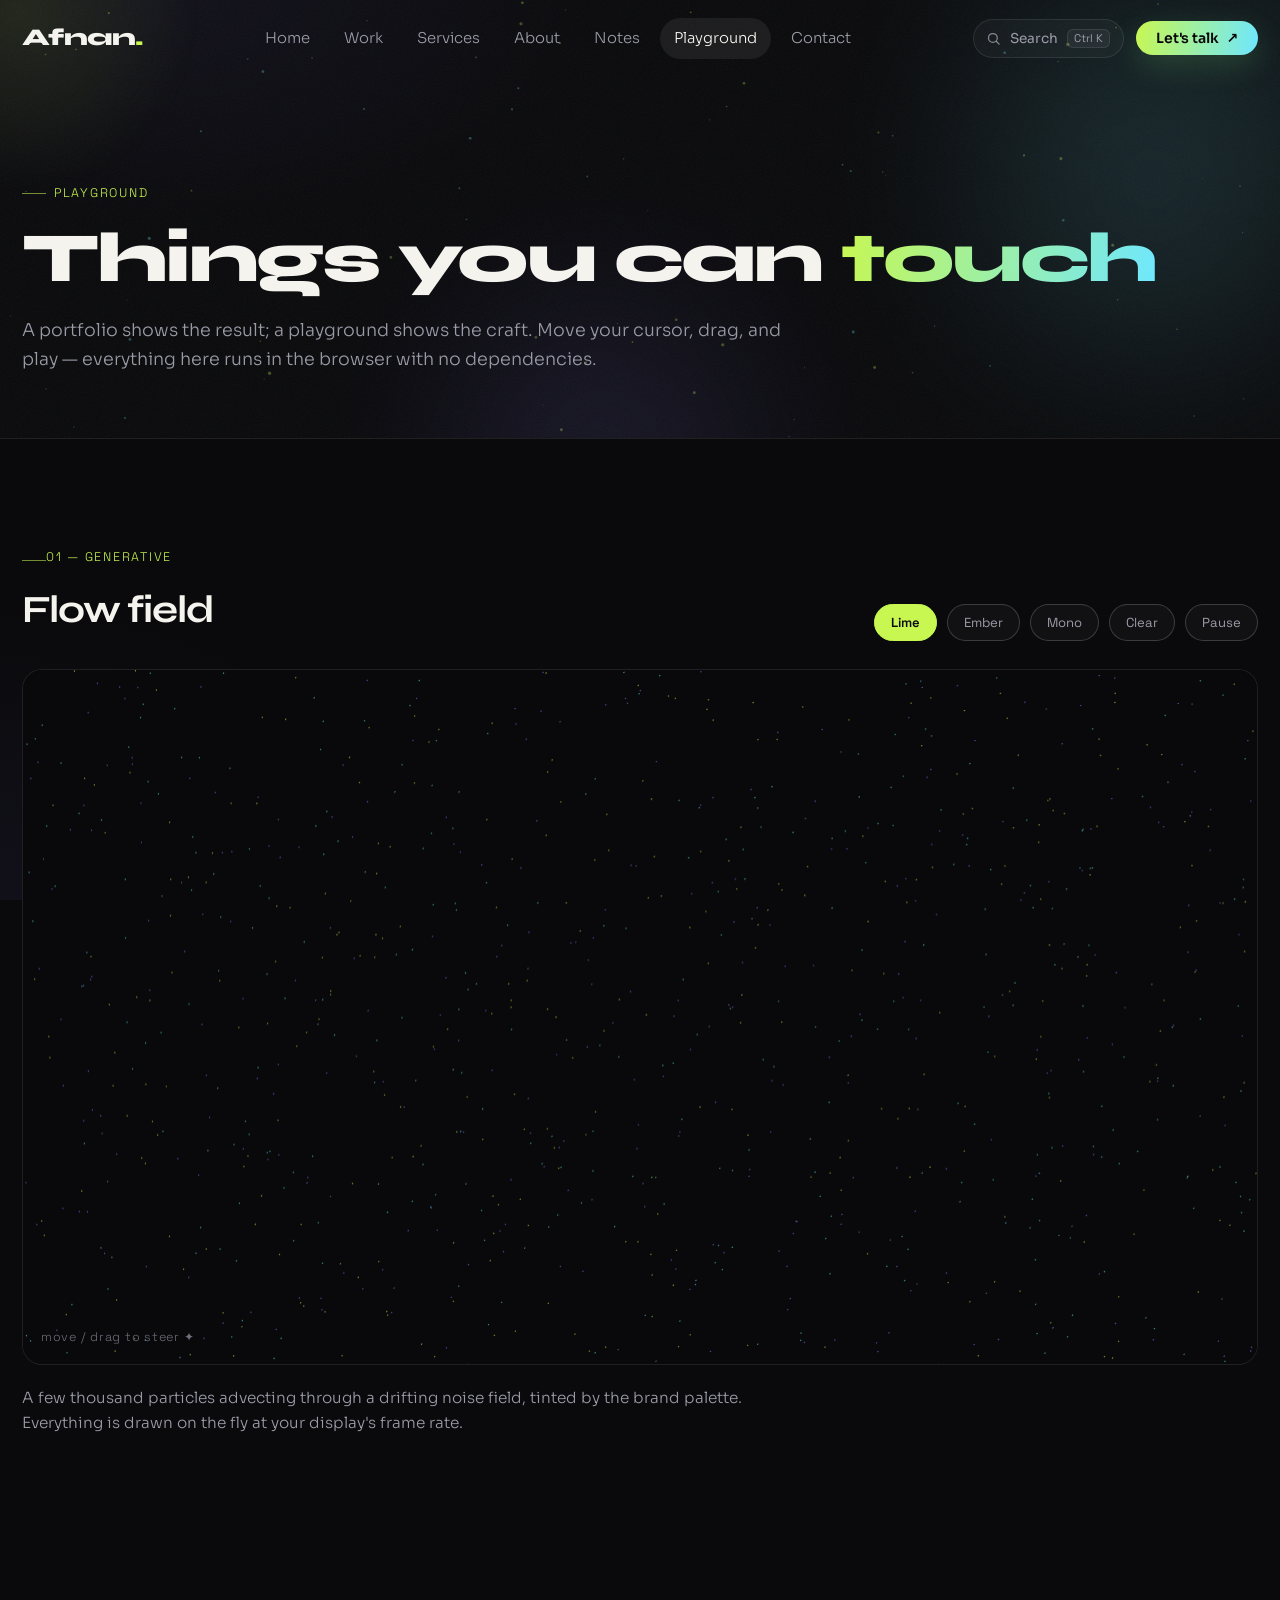
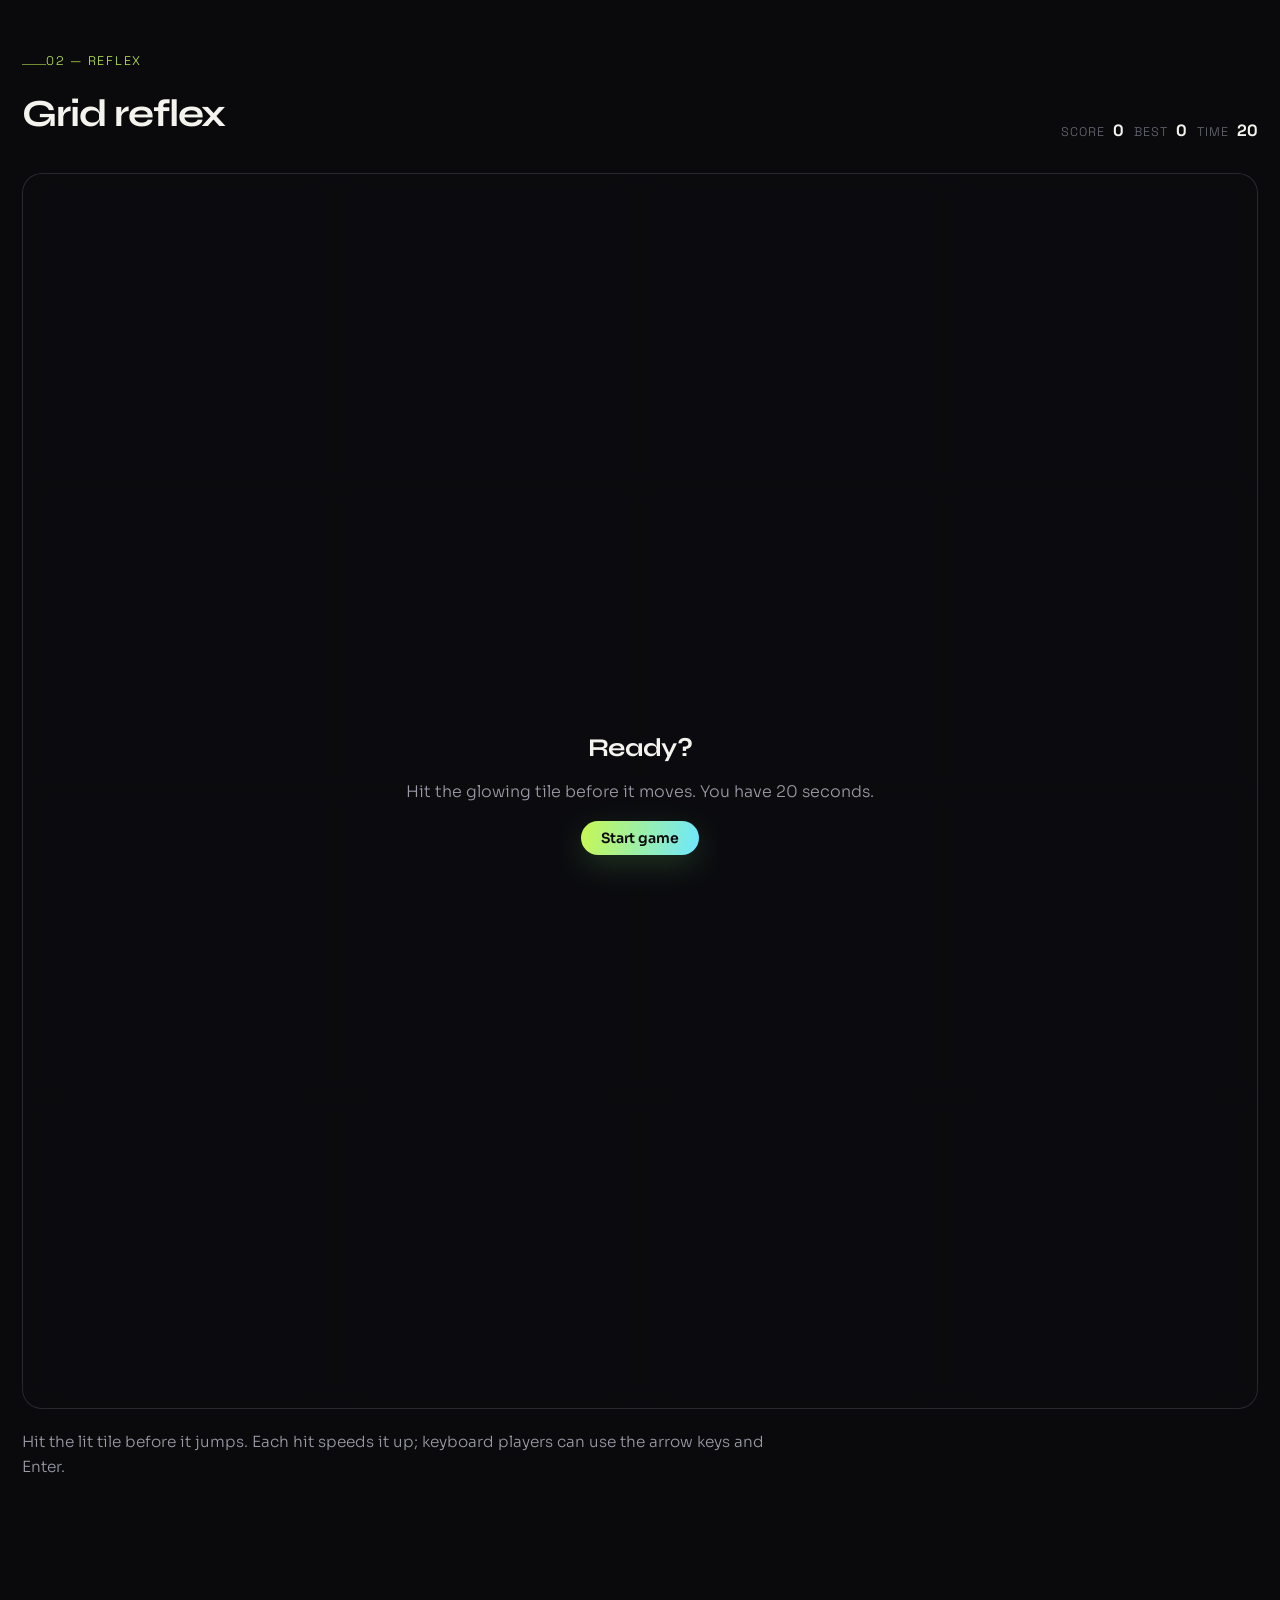
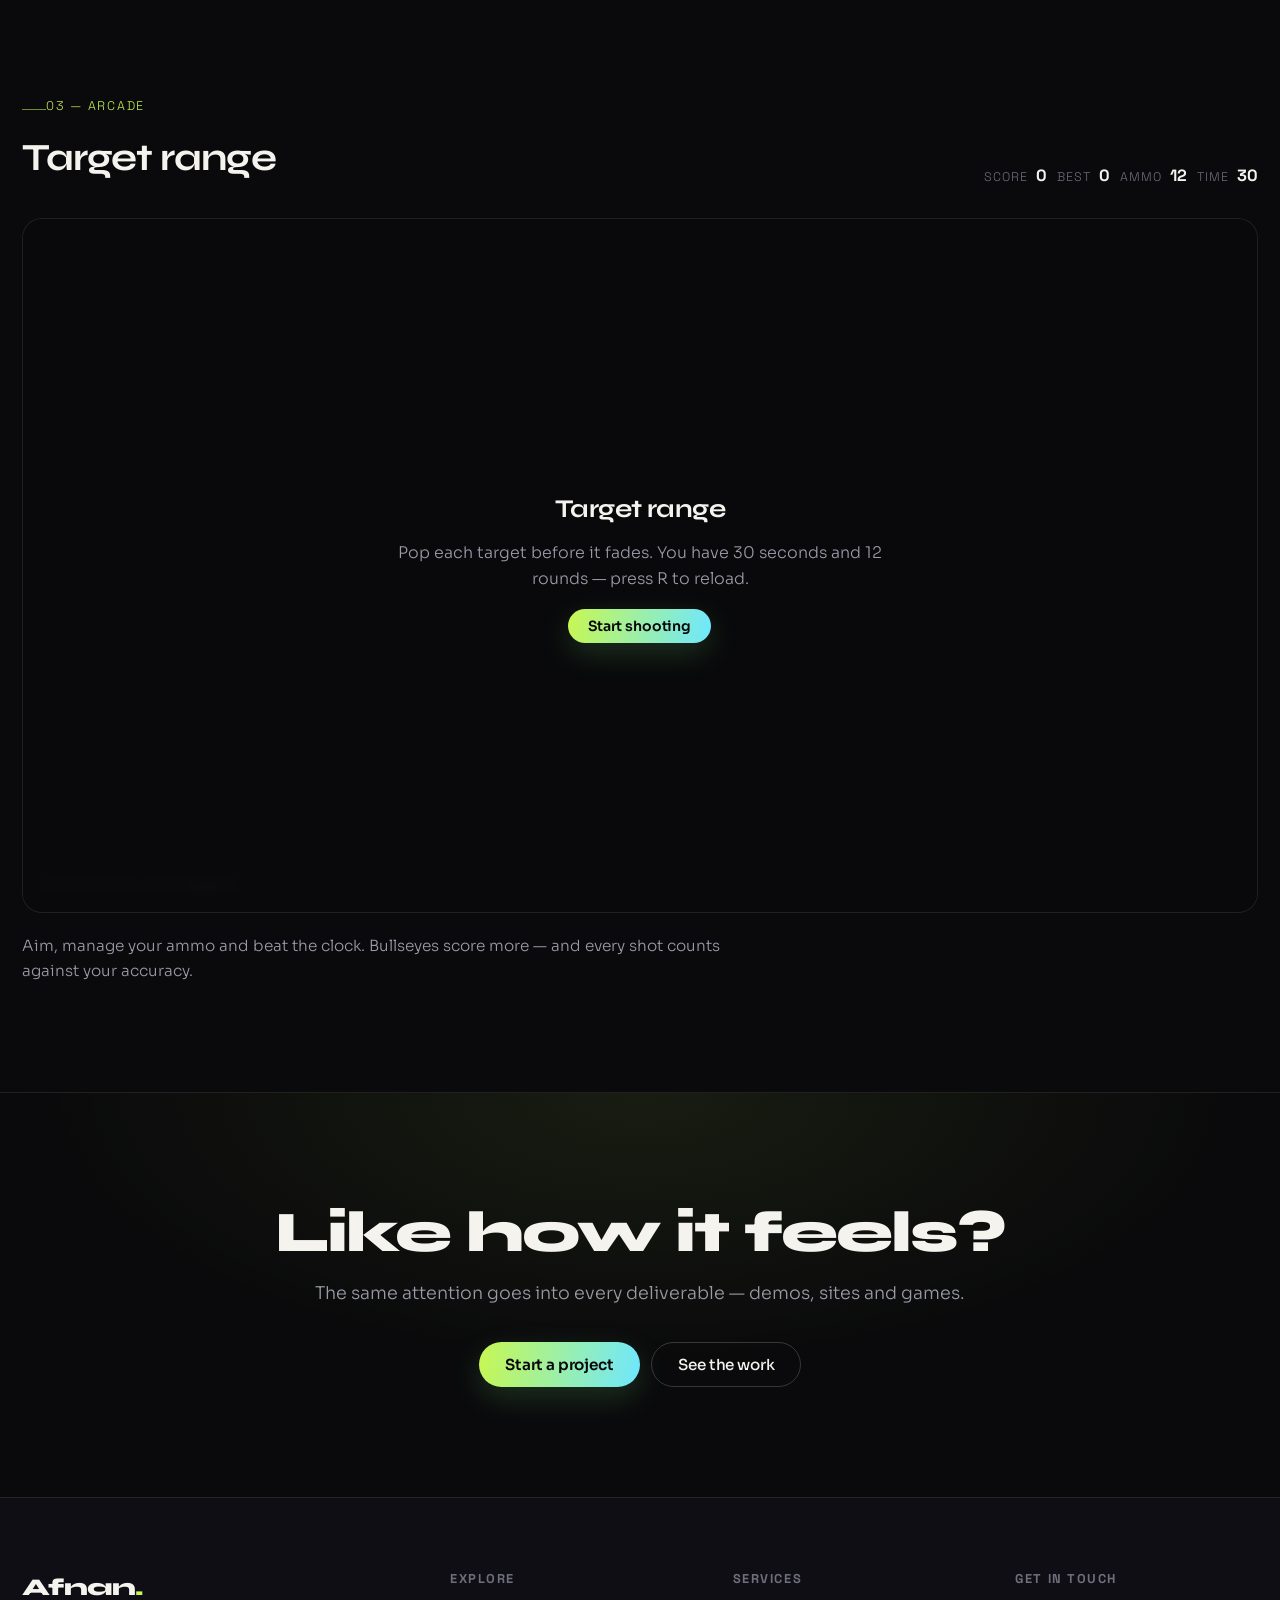
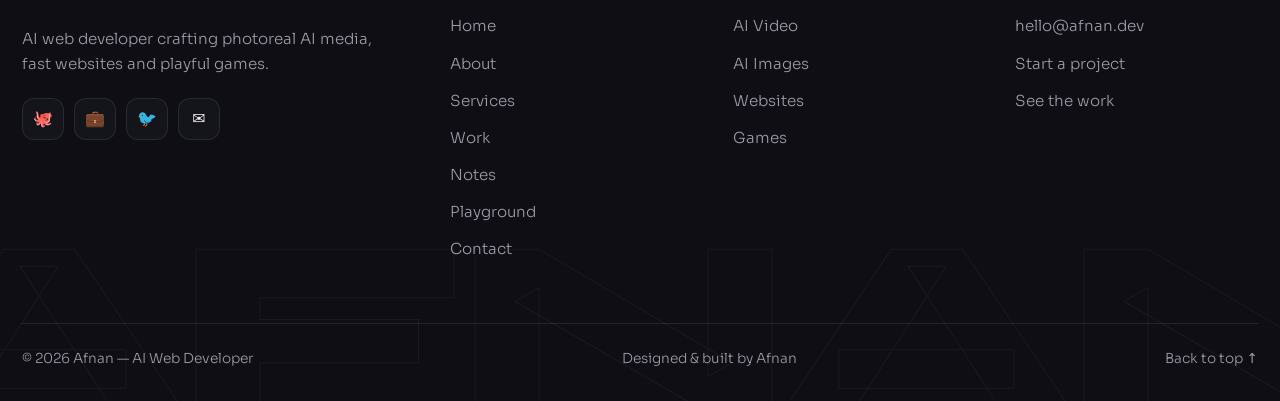
==== commit 48e733a3: "Add target range shooting game; fix hidden reflex start overlay" ====
--- a/playground.html
+++ b/playground.html
@@ -112,13 +112,40 @@
         </div>
         <div class="game reveal">
           <div class="game__grid" id="gameGrid" aria-label="Reflex grid. Click the highlighted tile as fast as you can."></div>
-          <div class="game__overlay" id="gameOverlay">
+          <div class="game__overlay is-visible" id="gameOverlay">
             <h3 id="gameHeading">Ready?</h3>
             <p id="gameBlurb">Hit the glowing tile before it moves. You have 20 seconds.</p>
             <button class="btn btn--primary btn--sm" id="gameStart" type="button">Start game</button>
           </div>
         </div>
         <p class="play__caption reveal">Hit the lit tile before it jumps. Each hit speeds it up; keyboard players can use the arrow keys and Enter.</p>
+      </div>
+    </section>
+
+    <section class="section">
+      <div class="wrap play">
+        <div class="play__head reveal">
+          <div>
+            <span class="eyebrow">03 — Arcade</span>
+            <h2 class="play__title">Target range</h2>
+          </div>
+          <div class="play__controls">
+            <span class="play__stat">Score <strong id="shootScore">0</strong></span>
+            <span class="play__stat">Best <strong id="shootBest">0</strong></span>
+            <span class="play__stat">Ammo <strong id="shootAmmo">12</strong></span>
+            <span class="play__stat">Time <strong id="shootTime">30</strong></span>
+          </div>
+        </div>
+        <div class="play__stage reveal">
+          <canvas id="shootCanvas" aria-label="Target range. Aim with your pointer and click or tap to shoot the moving targets." role="img"></canvas>
+          <span class="play__hint" aria-hidden="true">click to shoot · R to reload ✦</span>
+          <div class="game__overlay is-visible" id="shootOverlay">
+            <h3 id="shootHeading">Target range</h3>
+            <p id="shootBlurb">Pop each target before it fades. You have 30 seconds and 12 rounds — press R to reload.</p>
+            <button class="btn btn--primary btn--sm" id="shootStart" type="button">Start shooting</button>
+          </div>
+        </div>
+        <p class="play__caption reveal">Aim, manage your ammo and beat the clock. Bullseyes score more — and every shot counts against your accuracy.</p>
       </div>
     </section>
 
--- a/styles.css
+++ b/styles.css
@@ -1189,6 +1189,10 @@
 .game__overlay h3 { font-family: var(--font-display); font-weight: 700; font-size: 1.6rem; letter-spacing: -0.02em; }
 .game__overlay p { color: var(--muted); max-width: 42ch; margin-bottom: 6px; }
 
+/* ---------- Target range game ---------- */
+#shootCanvas { cursor: none; }
+.play__stage .game__overlay { cursor: default; }
+
 @media (max-width: 1000px) {
   .notes { grid-template-columns: repeat(2, 1fr); }
 }
